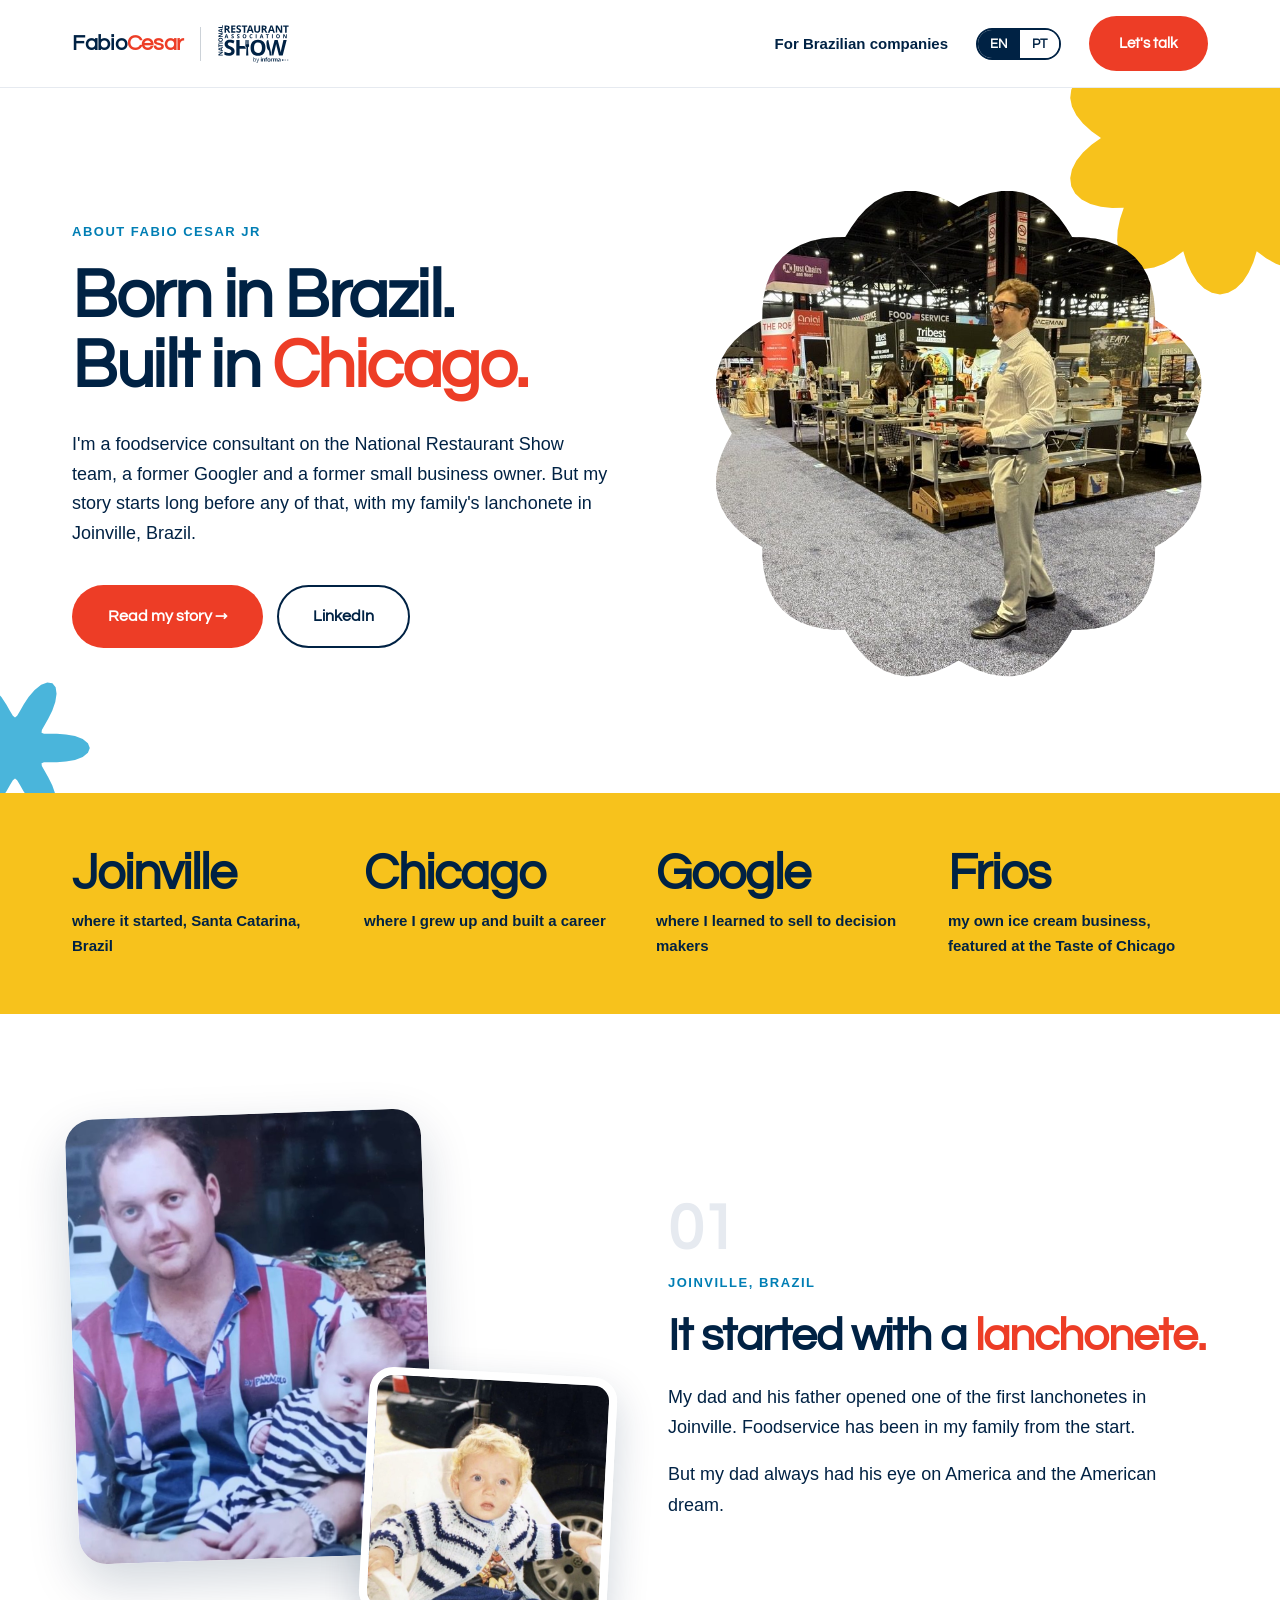
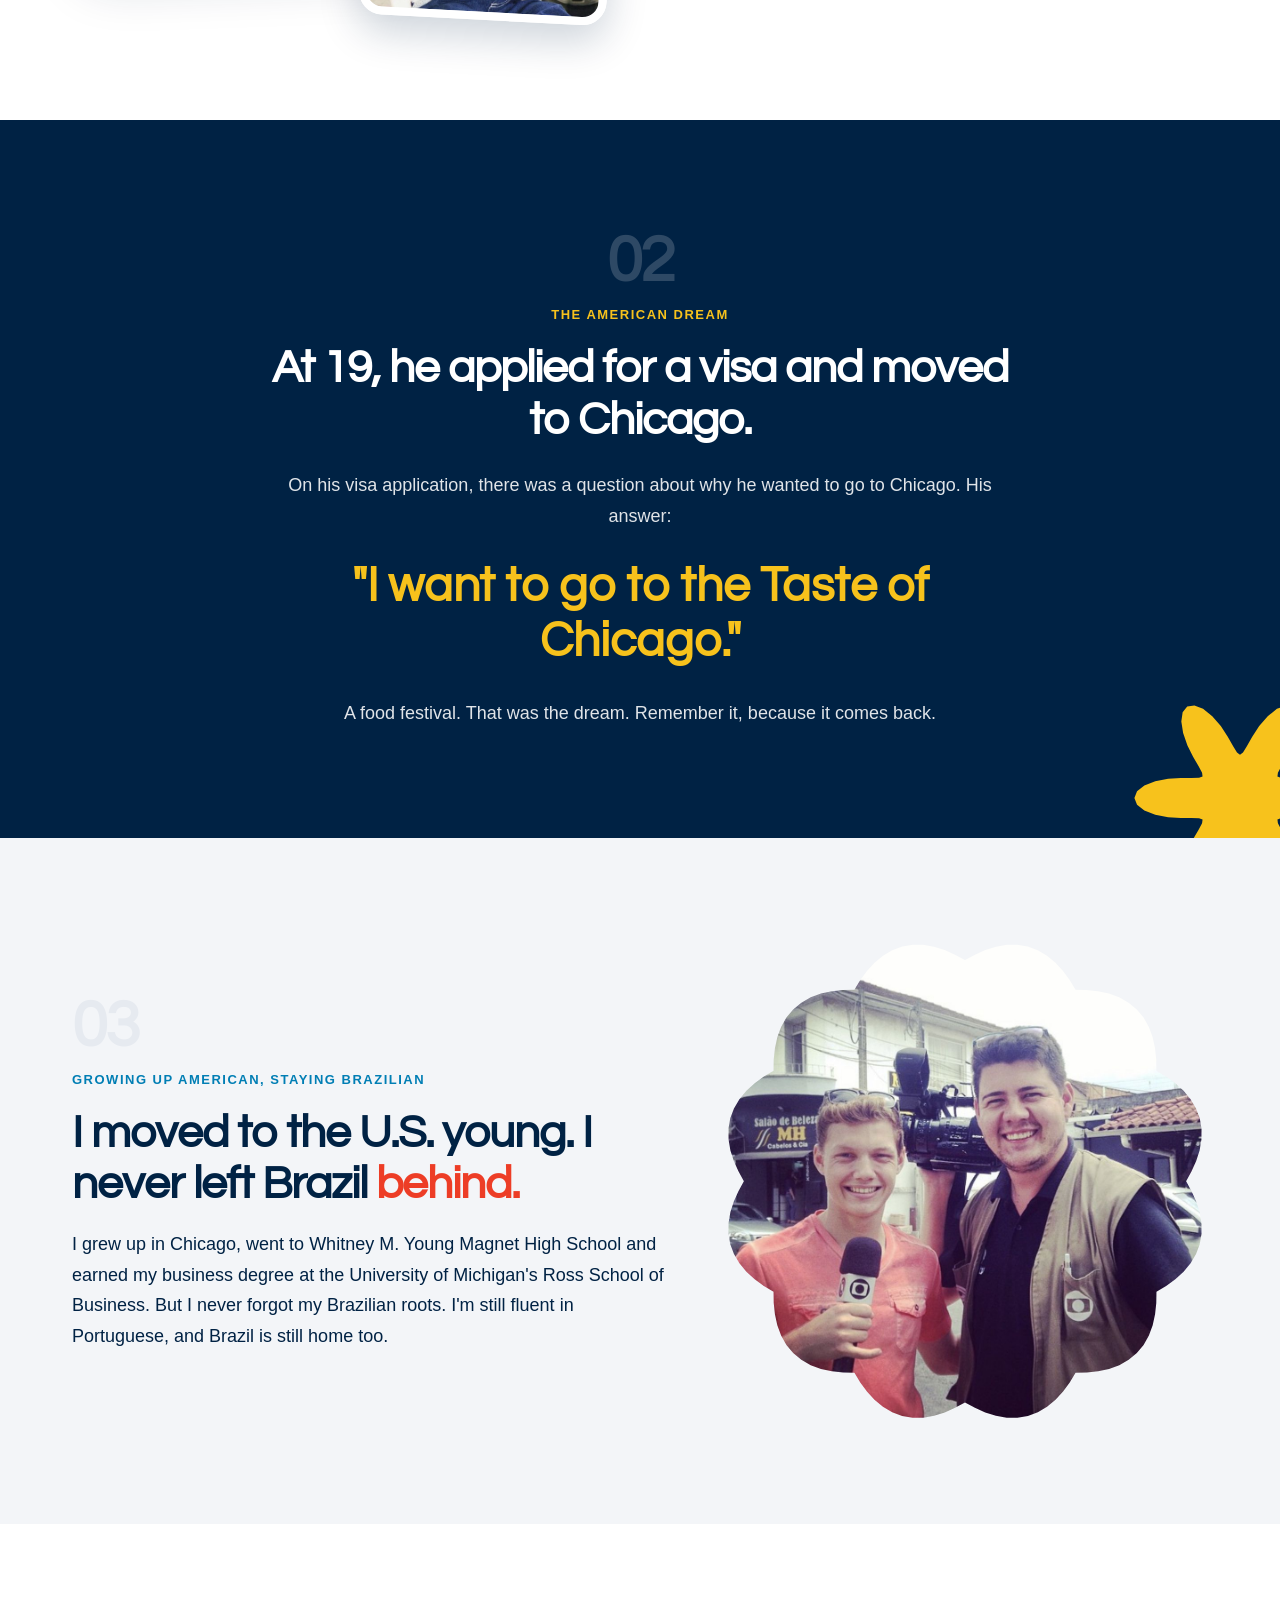
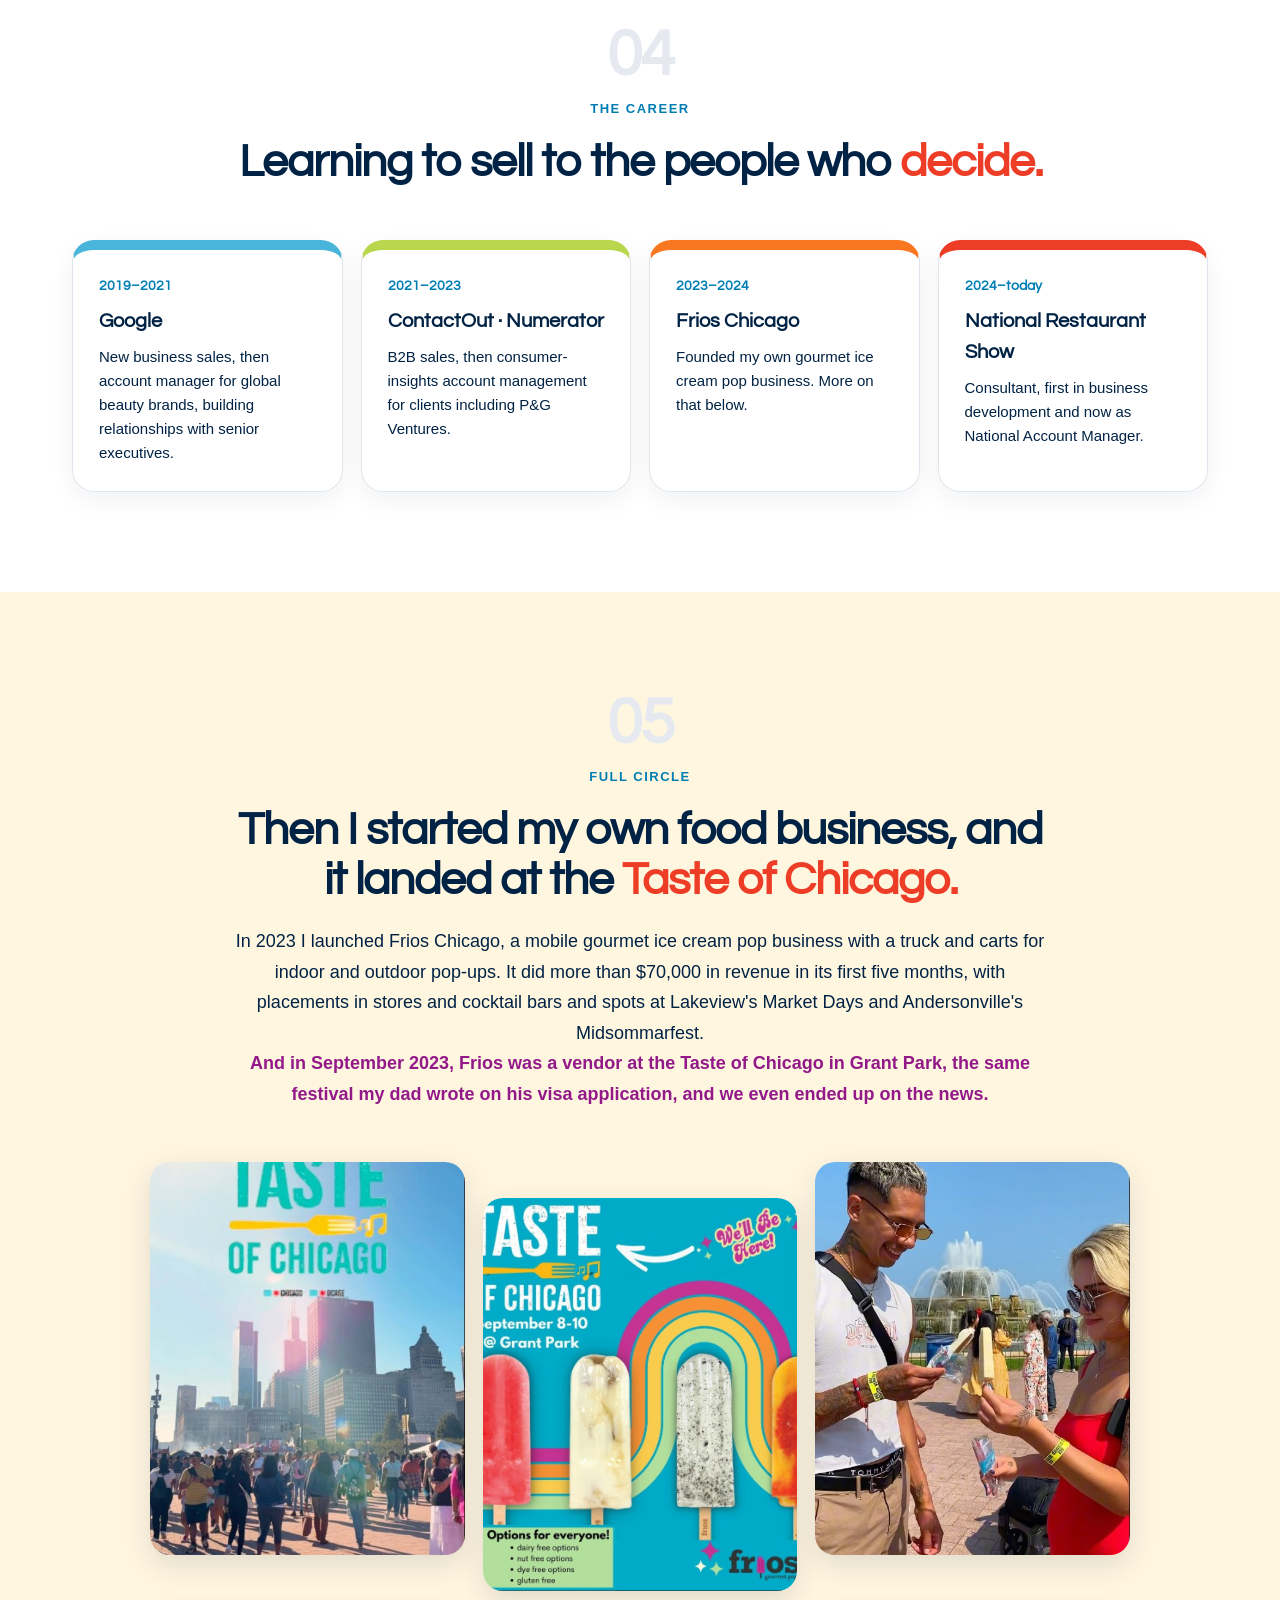
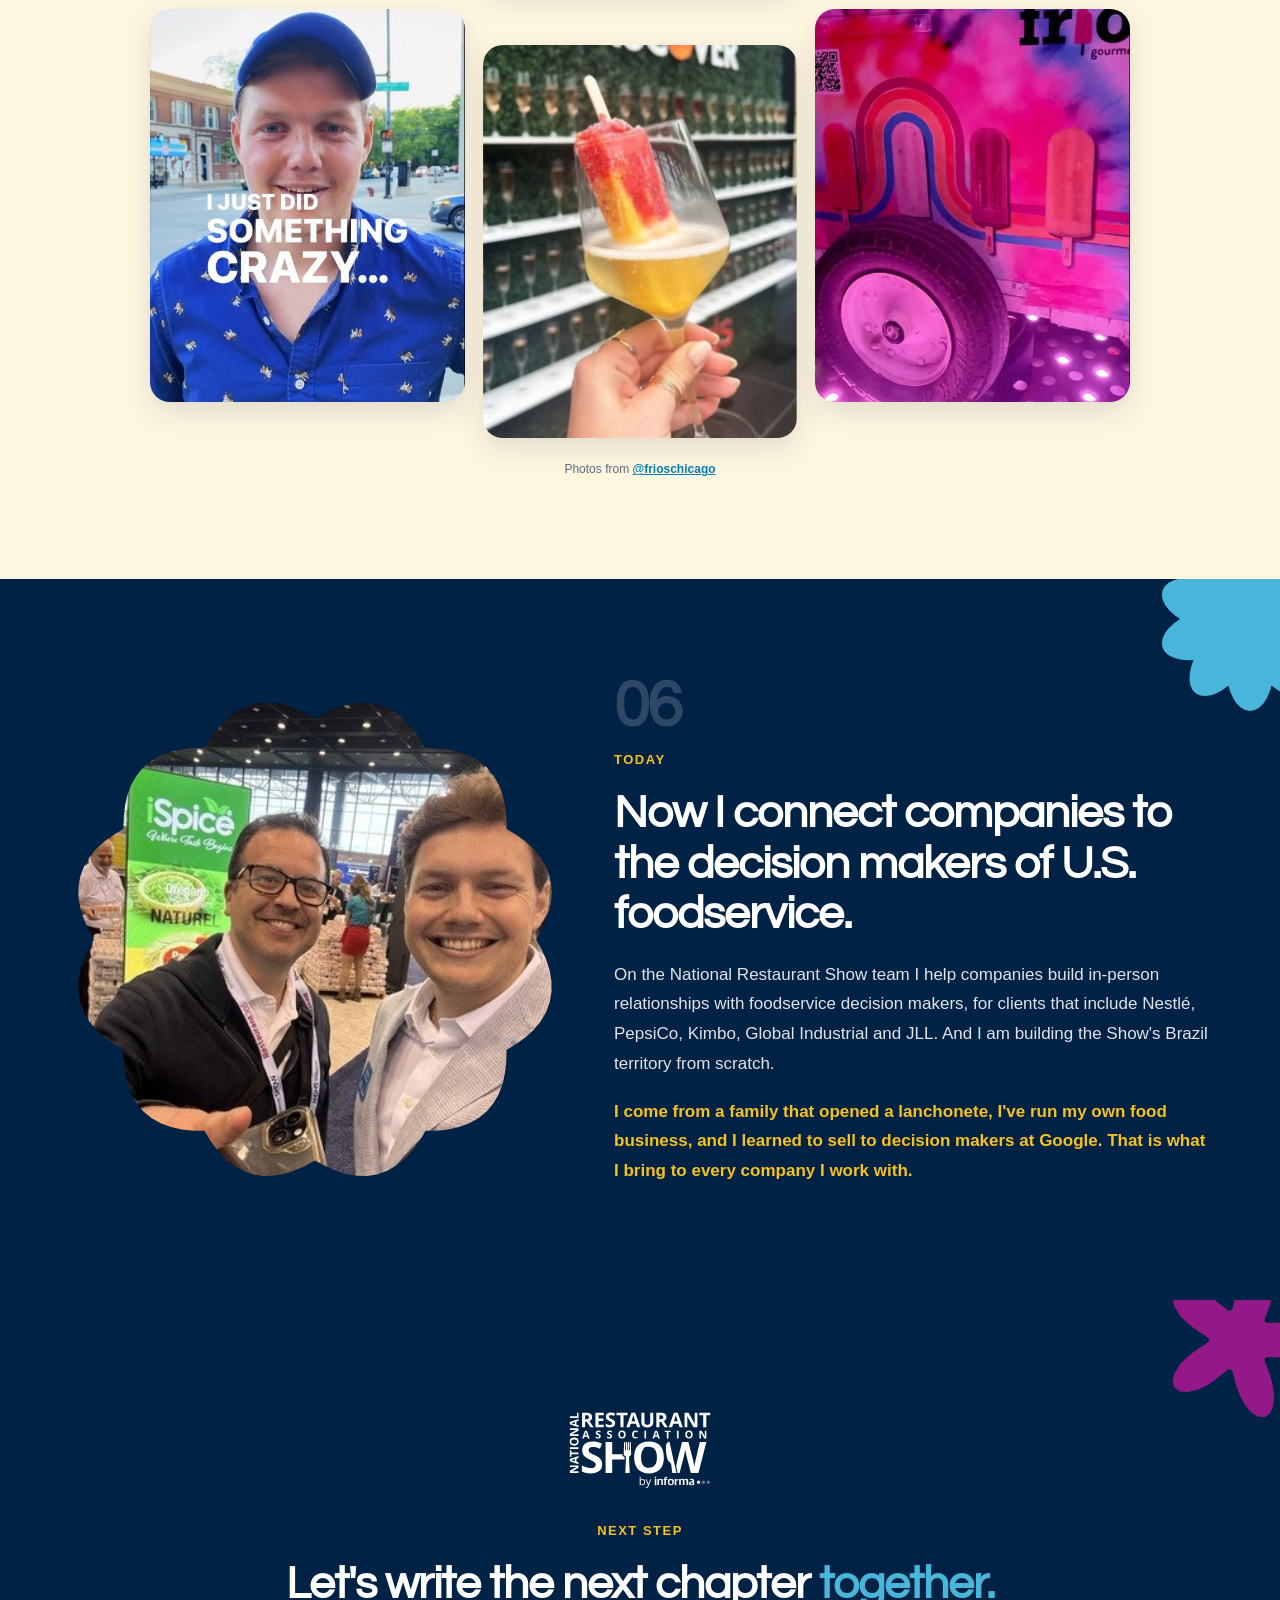
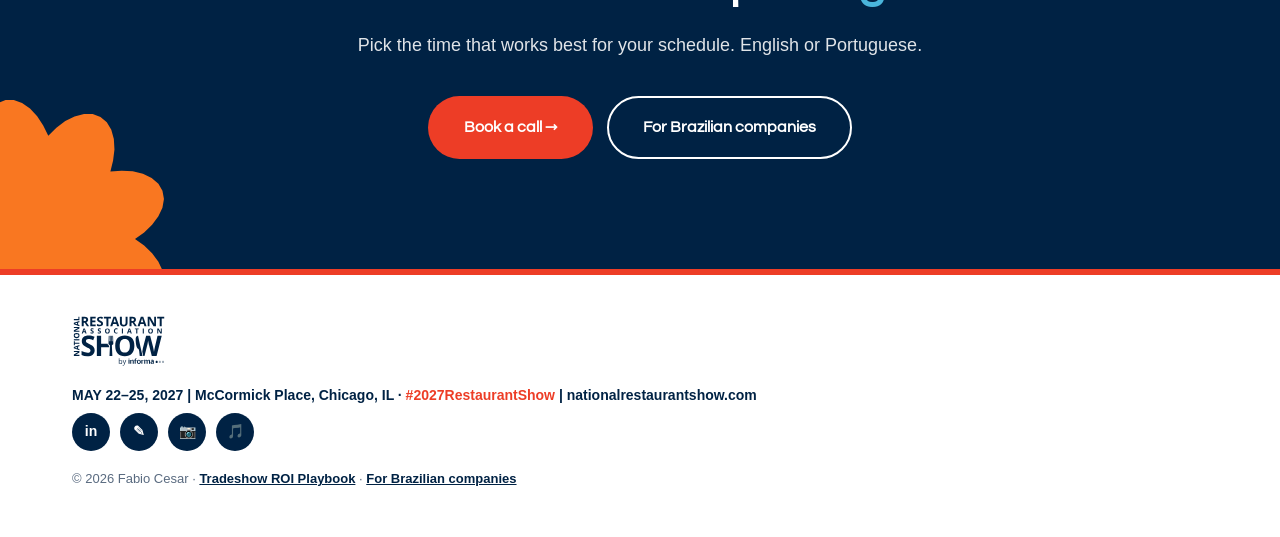
==== about.html @ ca4ab035 "Add bilingual About page; trim /brasil stats and remove bar photo; link About from nav Co-Authored-B" ====
<!DOCTYPE html>
<html lang="en" data-lang="en">
<head>
<meta charset="UTF-8">
<meta name="viewport" content="width=device-width, initial-scale=1.0">
<title>About Fabio Cesar Jr | Born in Brazil. Built in Chicago.</title>
<meta name="description" content="Fabio Cesar Jr: born in Brazil, built in Chicago. From his family's lanchonete in Joinville to Google, his own ice cream business at the Taste of Chicago, and the National Restaurant Show team.">
<meta property="og:type" content="profile">
<meta property="og:title" content="Born in Brazil. Built in Chicago. | Fabio Cesar Jr">
<meta property="og:description" content="From a lanchonete in Joinville to the Taste of Chicago and the National Restaurant Show.">
<meta property="og:image" content="https://fabioimportsbrazil.netlify.app/img/brasil/fabio-floor.jpg">
<meta property="og:url" content="https://fabioimportsbrazil.netlify.app/about">
<link rel="preconnect" href="https://fonts.googleapis.com">
<link href="https://fonts.googleapis.com/css2?family=Questrial&display=swap" rel="stylesheet">
<style>
* { margin:0; padding:0; box-sizing:border-box; }
html { scroll-behavior:smooth; }
:root { --navy:#002244; --red:#ED3D26; --purple:#931989; --ocean:#007EB4; --sky:#4AB5DB; --orange:#F97721; --yellow:#F7C21C; --lime:#BAD64D; --grey:#F3F5F8;
  --head:'Century Gothic','CenturyGothic','AppleGothic','Questrial',sans-serif; --body:Arial,'Helvetica Neue',Helvetica,sans-serif; }
body { font-family:var(--body); background:#fff; color:var(--navy); line-height:1.55; -webkit-font-smoothing:antialiased; overflow-x:hidden; }
h1,h2,h3,.logo,.strip-num,.aud-num,.step-num,.show-card-title,.btn { font-family:var(--head); }
.container { max-width:1200px; margin:0 auto; padding:0 32px; position:relative; }
.highlight { color:var(--red); }
.eyebrow,.qualifier-eyebrow { display:inline-block; color:var(--ocean); font-size:13px; font-weight:700; letter-spacing:1.5px; text-transform:uppercase; margin-bottom:18px; }
.btn { display:inline-block; padding:14px 28px; border-radius:999px; font-weight:700; font-size:15px; text-decoration:none; transition:all .2s ease; border:2px solid transparent; cursor:pointer; }
.btn-primary { background:var(--red); color:#fff; }
.btn-primary:hover { background:#c92f1b; }
.btn-ghost { background:transparent; color:var(--navy); border-color:var(--navy); }
.btn-ghost:hover { background:var(--navy); color:#fff; }
.btn-lg { padding:17px 34px; font-size:16px; }
.btn-arrow::after { content:" →"; }
.shape { position:absolute; pointer-events:none; z-index:0; }

/* nav */
.nav { position:sticky; top:0; z-index:50; background:rgba(255,255,255,.96); backdrop-filter:blur(8px); border-bottom:1px solid #E6EAF0; }
.nav-inner { display:flex; align-items:center; justify-content:space-between; padding-top:16px; padding-bottom:16px; }
.logo { font-size:22px; font-weight:700; color:var(--navy); text-decoration:none; letter-spacing:-.3px; }
.logo span { color:var(--red); }
.nav-links { display:flex; align-items:center; gap:28px; }
.nav-links a { color:var(--navy); text-decoration:none; font-size:15px; font-weight:700; }
.nav-links a.btn { color:#fff; }

/* hero */
.hero { position:relative; overflow:hidden; padding:96px 0 110px; }
.sh-hero-a { width:340px; right:-110px; top:-120px; }
.sh-hero-b { width:170px; left:-70px; bottom:-40px; }
.sh-hero-c { width:120px; right:44%; bottom:-60px; }
.hero-grid { display:grid; grid-template-columns:1.15fr 1fr; gap:64px; align-items:center; position:relative; z-index:1; }
.hero h1 { font-size:clamp(42px,5.4vw,68px); font-weight:700; line-height:1.04; letter-spacing:-1.5px; margin-bottom:28px; color:var(--navy); }
.hero-sub { font-size:18px; line-height:1.65; margin-bottom:36px; max-width:540px; }
.hero-ctas { display:flex; gap:14px; flex-wrap:wrap; }
.tagline { margin-top:30px; font-family:var(--head); font-weight:700; font-size:15px; color:var(--purple); letter-spacing:.3px; }
.show-card { background:var(--navy); color:#fff; border-radius:28px; padding:36px; position:relative; z-index:1; box-shadow:0 24px 60px rgba(0,34,68,.18); }
.show-card-label { color:var(--yellow); font-size:12px; font-weight:700; letter-spacing:1.5px; text-transform:uppercase; margin-bottom:8px; }
.show-card-title { font-size:26px; font-weight:700; margin-bottom:12px; }
.do-item { display:flex; gap:16px; padding:16px 0; border-bottom:1px solid rgba(255,255,255,.14); }
.do-item:last-of-type { border-bottom:none; }
.do-num { font-family:var(--head); color:var(--lime); font-weight:700; font-size:15px; padding-top:2px; }
.do-item strong { display:block; font-size:16px; margin-bottom:4px; }
.do-item p { font-size:14px; color:rgba(255,255,255,.82); line-height:1.55; }
.show-foot { margin-top:18px; padding-top:16px; border-top:1px solid rgba(255,255,255,.18); font-size:13px; font-weight:700; color:var(--sky); }

/* stat strip */
.stat-strip { background:var(--yellow); padding:56px 0; }
.strip-grid { display:grid; grid-template-columns:repeat(4,1fr); gap:32px; }
.strip-num { display:block; font-size:clamp(34px,4vw,50px); font-weight:700; color:var(--navy); line-height:1; margin-bottom:10px; letter-spacing:-1px; }
.strip-label { font-size:15px; color:var(--navy); line-height:1.45; font-weight:700; }

/* generic blocks */
.block { padding:100px 0; position:relative; overflow:hidden; }
.block.alt { background:var(--grey); }
.narrow { max-width:820px; }
.center, .center-head { text-align:center; }
.center-head { max-width:820px; margin:0 auto 52px; }
.block h2, .final-cta h2, .qualifier h2, .faq h2, .about-mini h2 { font-size:clamp(30px,3.6vw,46px); font-weight:700; line-height:1.1; letter-spacing:-1px; margin-bottom:20px; color:var(--navy); }
.lead { font-size:18px; line-height:1.7; color:var(--navy); }
.fine { margin-top:22px; font-size:12px; color:#5A6B80; text-align:center; }

/* audience */
.aud-grid { display:grid; grid-template-columns:repeat(2,1fr); gap:20px; position:relative; z-index:1; }
.aud { background:#fff; border-radius:22px; padding:28px 28px 26px; border:1px solid #E1E6EE; border-top:10px solid var(--c); box-shadow:0 8px 24px rgba(0,34,68,.06); }
.aud-wide { grid-column:1/-1; }
.aud-num { display:block; font-size:38px; font-weight:700; color:var(--navy); line-height:1; margin-bottom:10px; letter-spacing:-1px; }
.aud h3 { font-size:21px; font-weight:700; color:var(--tc); margin-bottom:4px; }
.aud-sub { font-size:14px; color:#5A6B80; margin-bottom:14px; }
.aud-names { font-size:14px; color:var(--navy); line-height:1.75; }

/* opportunities */
.sh-opp { width:220px; left:-90px; top:120px; opacity:1; }
.opp-grid { display:grid; grid-template-columns:repeat(3,1fr); gap:20px; position:relative; z-index:1; }
.opp { background:#fff; border:1px solid #E1E6EE; border-radius:22px; padding:28px; display:flex; flex-direction:column; box-shadow:0 8px 24px rgba(0,34,68,.06); }
.opp-tag { align-self:flex-start; font-size:11px; font-weight:700; letter-spacing:1.2px; text-transform:uppercase; color:#fff; background:var(--tc,var(--purple)); border-radius:999px; padding:5px 12px; margin-bottom:16px; }
.opp h3 { font-size:21px; font-weight:700; margin-bottom:10px; }
.opp p { font-size:15px; line-height:1.6; margin-bottom:16px; }
.opp ul { list-style:none; margin-top:auto; display:flex; flex-direction:column; gap:8px; }
.opp li { font-size:14px; padding-left:20px; position:relative; font-weight:700; }
.opp li::before { content:"→"; position:absolute; left:0; color:var(--red); }
.opp-cta { background:var(--lime); border-color:var(--lime); justify-content:center; }
.opp-cta .btn { align-self:flex-start; background:var(--navy); }
.opp-cta .btn:hover { background:#00152b; }

/* steps */
.steps { display:grid; grid-template-columns:repeat(4,1fr); gap:18px; }
.step { background:#fff; border-radius:22px; padding:28px; border:1px solid #E1E6EE; }
.step-num { display:inline-flex; width:44px; height:44px; border-radius:50%; align-items:center; justify-content:center; background:var(--c); color:var(--navy); font-weight:700; font-size:15px; margin-bottom:16px; }
.step h3 { font-size:19px; font-weight:700; margin-bottom:8px; }
.step p { font-size:15px; line-height:1.6; }

/* about */
.about-mini { background:var(--navy); color:#fff; padding:96px 0; position:relative; overflow:hidden; }
.about-mini-content { max-width:820px; margin:0 auto; text-align:center; position:relative; z-index:1; }
.about-mini .eyebrow { color:var(--yellow); }
.about-mini h2 { color:#fff; }
.about-mini p { font-size:17px; line-height:1.75; color:rgba(255,255,255,.88); margin-bottom:18px; }
.about-mini p strong { color:var(--yellow) !important; }
.sh-about { width:200px; right:-70px; top:-60px; }

/* qualifier */
.qualifier { padding:100px 0; text-align:center; }
.qualifier-grid { display:grid; grid-template-columns:1fr 1fr; gap:22px; max-width:940px; margin:36px auto 0; text-align:left; }
.qualifier-card { border-radius:22px; padding:32px; background:var(--grey); }
.qualifier-card:first-child { background:#EEF6DA; }
.qualifier-card h3 { font-size:18px; font-weight:700; margin-bottom:20px; }
.qualifier-list { list-style:none; display:flex; flex-direction:column; gap:14px; }
.qualifier-list li { display:flex; gap:12px; font-size:15px; line-height:1.5; }
.qualifier-icon { flex-shrink:0; width:22px; height:22px; border-radius:50%; display:flex; align-items:center; justify-content:center; font-weight:700; font-size:12px; margin-top:1px; }
.icon-yes { background:var(--navy); color:var(--lime); }
.icon-no { background:#CCD2D8; color:var(--navy); }

/* faq */
.faq { padding:100px 0; background:var(--grey); }
.faq-content { max-width:820px; margin:0 auto; }
.faq-eyebrow, .faq h2 { text-align:center; }
.faq h2 { margin-bottom:40px; }
.faq-item { background:#fff; border-radius:16px; margin-bottom:12px; border:1px solid #E1E6EE; overflow:hidden; }
.faq-question { padding:22px 26px; font-family:var(--head); font-weight:700; font-size:17px; cursor:pointer; display:flex; justify-content:space-between; gap:16px; }
.faq-question::after { content:"+"; color:var(--red); font-size:22px; line-height:1; transition:transform .2s; }
.faq-item.active .faq-question::after { transform:rotate(45deg); }
.faq-answer { max-height:0; overflow:hidden; padding:0 26px; font-size:16px; line-height:1.7; transition:all .25s ease; }
.faq-item.active .faq-answer { max-height:400px; padding:0 26px 24px; }

/* final cta */
.final-cta { background:var(--navy); color:#fff; padding:110px 0; position:relative; overflow:hidden; }
.final-cta .container { margin:0 auto; z-index:1; }
.final-cta .eyebrow { color:var(--yellow); }
.final-cta h2 { color:#fff; }
.final-cta .highlight { color:var(--sky); }
.final-cta .lead { color:rgba(255,255,255,.88); margin-bottom:36px; }
.cta-alt { margin-top:22px; font-size:14px; color:rgba(255,255,255,.75); }
.cta-alt a { color:var(--yellow); font-weight:700; }
.sh-cta-a { width:300px; left:-120px; bottom:-120px; }
.sh-cta-b { width:180px; right:-50px; top:-50px; }

/* footer */
.footer { padding:40px 0 48px; border-top:6px solid var(--red); }
.footer-lockup { font-size:14px; font-weight:700; color:var(--navy); margin-bottom:6px; }
.footer-lockup span { color:var(--red); }
.footer-tag { font-size:13px; color:#5A6B80; margin-bottom:18px; }
.footer-tag a { color:var(--ocean); font-weight:700; }
.social-icons { display:flex; gap:10px; margin-bottom:18px; }
.social-icons a { width:38px; height:38px; border-radius:50%; background:var(--navy); color:#fff; display:flex; align-items:center; justify-content:center; text-decoration:none; font-weight:700; font-size:14px; }
.social-icons a:hover { background:var(--red); }
.footer-bottom { font-size:13px; color:#5A6B80; }
.footer-bottom a { color:var(--navy); font-weight:700; }

@media (max-width:1024px) {
  .opp-grid { grid-template-columns:1fr 1fr; }
  .steps { grid-template-columns:1fr 1fr; }
  .strip-grid { grid-template-columns:1fr 1fr; }
}
@media (max-width:768px) {
  .container { padding:0 20px; }
  .hero { padding:56px 0 80px; }
  .hero-grid { grid-template-columns:1fr; gap:44px; }
  .hero h1 { font-size:40px; letter-spacing:-1px; }
  .hero-ctas .btn { width:100%; text-align:center; }
  .sh-hero-a { width:200px; right:-90px; top:-90px; }
  .sh-hero-c { display:none; }
  .opp-grid, .aud-grid, .steps, .qualifier-grid { grid-template-columns:1fr; }
  .block, .qualifier, .faq, .about-mini, .final-cta { padding:72px 0; }
  .show-card { padding:26px; }
  .nav-links { gap:12px; }
  .nav-links a:not(.btn) { display:none; }
}

.brand { display:flex; align-items:center; gap:16px; }
.nav-sep { width:1px; height:34px; background:#CCD2D8; }
.nav-show-logo { height:40px; width:auto; display:block; }
.hero-visual { position:relative; z-index:1; }
.hero-photo { clip-path:url(#clip-scallop); aspect-ratio:1/1; overflow:hidden; }
.hero-photo img { width:100%; height:100%; object-fit:cover; object-position:50% 30%; display:block; }
.hero-badge { position:absolute; left:-12px; bottom:18px; background:var(--navy); color:#fff; border-radius:20px; padding:16px 20px; display:flex; align-items:center; gap:14px; box-shadow:0 16px 40px rgba(0,34,68,.25); }
.hero-badge img { height:46px; width:auto; }
.hero-badge span { font-size:13px; font-weight:700; line-height:1.4; color:var(--yellow); }
.connector { background:var(--grey); }
.split { display:grid; grid-template-columns:1fr 1fr; gap:56px; align-items:center; }
.split-photo { clip-path:url(#clip-flower); aspect-ratio:1/1; overflow:hidden; }
.split-photo img { width:100%; height:100%; object-fit:cover; display:block; }
.floor-banner { position:relative; border-radius:28px; overflow:hidden; margin-bottom:28px; z-index:1; }
.floor-banner img { width:100%; height:340px; object-fit:cover; display:block; }
.floor-cap { position:absolute; left:20px; bottom:20px; background:var(--yellow); color:var(--navy); font-family:var(--head); font-weight:700; font-size:16px; padding:10px 18px; border-radius:999px; }
.opp { padding:0; overflow:hidden; }
.opp-img { position:relative; aspect-ratio:3/2; overflow:hidden; }
.opp-img img { width:100%; height:100%; object-fit:cover; display:block; }
.opp-img .opp-badge { position:absolute; right:12px; bottom:12px; width:88px; height:auto; background:#fff; border-radius:12px; padding:6px; object-fit:contain; }
.opp-body { padding:24px 26px 28px; display:flex; flex-direction:column; flex:1; }
.opp-cta { padding:28px; }
.about-split { display:grid; grid-template-columns:.9fr 1.1fr; gap:56px; align-items:center; position:relative; z-index:1; }
.about-split .about-mini-content { text-align:left; margin:0; }
.about-photo { clip-path:url(#clip-scallop); aspect-ratio:1/1; overflow:hidden; }
.about-photo img { width:100%; height:100%; object-fit:cover; object-position:58% 45%; display:block; }
.cta-logo { height:80px; width:auto; margin:0 auto 28px; display:block; }
.footer-logo { height:52px; width:auto; display:block; margin-bottom:18px; }
@media (max-width:768px) {
  .nav-show-logo { height:30px; } .nav-sep { height:26px; } .brand { gap:10px; } .logo { font-size:18px; }
  .nav-links .btn { padding:10px 16px; font-size:13px; }
  .split, .about-split { grid-template-columns:1fr; gap:32px; }
  .split-photo, .about-photo { max-width:340px; margin:0 auto; }
  .floor-banner img { height:220px; }
  .floor-cap { font-size:13px; left:12px; right:12px; bottom:12px; text-align:center; }
  .hero-badge { left:0; bottom:0; padding:12px 14px; } .hero-badge img { height:36px; }
}

html[data-lang="en"] [lang="pt"], html[data-lang="pt"] [lang="en"] { display:none !important; }
.lang-toggle { display:inline-flex; border:2px solid var(--navy); border-radius:999px; overflow:hidden; }
.lang-toggle button { border:0; background:#fff; color:var(--navy); font-family:var(--head); font-weight:700; font-size:13px; padding:7px 12px; cursor:pointer; }
.lang-toggle button.on { background:var(--navy); color:#fff; }
.chapter-num { display:block; font-family:var(--head); font-weight:700; font-size:64px; line-height:1; color:#E6EAF0; margin-bottom:8px; letter-spacing:-2px; }
.chapter-num.light { color:rgba(255,255,255,.18); }
.split.reverse { grid-template-columns:1.1fr .9fr; }
.chapter-text .lead { margin-bottom:16px; }
.photo-stack { position:relative; padding:0 0 60px 0; }
.stack-main { width:66%; aspect-ratio:4/5; border-radius:28px; overflow:hidden; box-shadow:0 20px 50px rgba(0,34,68,.18); transform:rotate(-2deg); }
.stack-main img { height:100%; object-fit:cover; object-position:50% 25%; }
.stack-main img, .stack-small img { width:100%; display:block; }
.stack-small img { height:100%; object-fit:cover; object-position:50% 35%; }
.stack-small { position:absolute; right:0; bottom:0; width:46%; aspect-ratio:1/1; border-radius:24px; overflow:hidden; border:8px solid #fff; box-shadow:0 16px 40px rgba(0,34,68,.2); transform:rotate(3deg); }
.split-photo.round { clip-path:url(#clip-scallop); }
.dream { background:var(--navy); color:#fff; padding:110px 0; position:relative; overflow:hidden; }
.dream .container { margin:0 auto; z-index:1; }
.dream .eyebrow { color:var(--yellow); }
.dream h2 { color:#fff; font-size:clamp(30px,3.6vw,46px); font-weight:700; line-height:1.12; letter-spacing:-1px; margin-bottom:24px; }
.dream .lead { color:rgba(255,255,255,.88); }
.dream blockquote { font-family:var(--head); font-weight:700; font-size:clamp(28px,4vw,48px); line-height:1.15; color:var(--yellow); margin:28px auto; max-width:760px; }
.sh-dream-a { width:240px; right:-80px; bottom:-80px; }
.timeline { display:grid; grid-template-columns:repeat(4,1fr); gap:18px; }
.tl-item { background:#fff; border:1px solid #E1E6EE; border-top:10px solid var(--c); border-radius:22px; padding:26px; box-shadow:0 8px 24px rgba(0,34,68,.06); }
.tl-year { display:block; font-family:var(--head); font-weight:700; font-size:14px; color:var(--ocean); margin-bottom:8px; }
.tl-item h3 { font-size:20px; font-weight:700; margin-bottom:8px; }
.tl-item p { font-size:15px; line-height:1.6; }
.frios { background:#FFF6E0; }
.frios .lead strong { color:var(--purple); }
.gallery { display:grid; grid-template-columns:repeat(3,1fr); gap:18px; align-items:start; max-width:980px; margin:0 auto; }
.gallery figure { border-radius:20px; overflow:hidden; box-shadow:0 10px 28px rgba(0,34,68,.12); }
.gallery img { width:100%; height:auto; display:block; aspect-ratio:4/5; object-fit:cover; }
.gallery .g-sq img { object-position:50% 50%; }
.gallery figure:nth-child(3n+2) { margin-top:36px; }
.fine a { color:var(--ocean); font-weight:700; }
.btn-ghost-light { color:#fff; border-color:#fff; background:transparent; }
.btn-ghost-light:hover { background:#fff; color:var(--navy); }
.cta-row { justify-content:center; }
@media (max-width:1024px) { .timeline { grid-template-columns:1fr 1fr; } }
@media (max-width:768px) {
  .split.reverse { grid-template-columns:1fr; }
  .split.reverse .split-photo { order:-1; }
  .timeline { grid-template-columns:1fr; }
  .gallery { grid-template-columns:1fr 1fr; }
  .gallery figure:nth-child(3n+2) { margin-top:0; }
  .gallery figure:nth-child(even) { margin-top:24px; }
  .chapter-num { font-size:48px; }
  .dream { padding:72px 0; }
  .nav-links .lang-toggle { display:inline-flex; }
  .lang-toggle button { padding:6px 9px; font-size:12px; }
  .nav-show-logo, .nav-sep { display:none; }
  .nav-links .btn { white-space:nowrap; }
  .sh-dream-a { width:120px; right:-60px; bottom:-60px; }
}
</style>
</head>
<body>
<svg width="0" height="0" style="position:absolute" aria-hidden="true"><defs>
<clipPath id="clip-scallop" clipPathUnits="objectBoundingBox"><path d="M0.9550,0.5000 L0.9662,0.5204 L0.9757,0.5416 L0.9827,0.5635 L0.9865,0.5858 L0.9867,0.6079 L0.9830,0.6294 L0.9754,0.6499 L0.9642,0.6689 L0.9498,0.6863 L0.9328,0.7018 L0.9139,0.7155 L0.8940,0.7275 L0.8936,0.7507 L0.8911,0.7739 L0.8862,0.7964 L0.8784,0.8175 L0.8675,0.8368 L0.8536,0.8536 L0.8368,0.8675 L0.8175,0.8784 L0.7964,0.8862 L0.7739,0.8911 L0.7507,0.8936 L0.7275,0.8940 L0.7155,0.9139 L0.7018,0.9328 L0.6863,0.9498 L0.6689,0.9642 L0.6499,0.9754 L0.6294,0.9830 L0.6079,0.9867 L0.5858,0.9865 L0.5635,0.9827 L0.5416,0.9757 L0.5204,0.9662 L0.5000,0.9550 L0.4796,0.9662 L0.4584,0.9757 L0.4365,0.9827 L0.4142,0.9865 L0.3921,0.9867 L0.3706,0.9830 L0.3501,0.9754 L0.3311,0.9642 L0.3137,0.9498 L0.2982,0.9328 L0.2845,0.9139 L0.2725,0.8940 L0.2493,0.8936 L0.2261,0.8911 L0.2036,0.8862 L0.1825,0.8784 L0.1632,0.8675 L0.1464,0.8536 L0.1325,0.8368 L0.1216,0.8175 L0.1138,0.7964 L0.1089,0.7739 L0.1064,0.7507 L0.1060,0.7275 L0.0861,0.7155 L0.0672,0.7018 L0.0502,0.6863 L0.0358,0.6689 L0.0246,0.6499 L0.0170,0.6294 L0.0133,0.6079 L0.0135,0.5858 L0.0173,0.5635 L0.0243,0.5416 L0.0338,0.5204 L0.0450,0.5000 L0.0338,0.4796 L0.0243,0.4584 L0.0173,0.4365 L0.0135,0.4142 L0.0133,0.3921 L0.0170,0.3706 L0.0246,0.3501 L0.0358,0.3311 L0.0502,0.3137 L0.0672,0.2982 L0.0861,0.2845 L0.1060,0.2725 L0.1064,0.2493 L0.1089,0.2261 L0.1138,0.2036 L0.1216,0.1825 L0.1325,0.1632 L0.1464,0.1464 L0.1632,0.1325 L0.1825,0.1216 L0.2036,0.1138 L0.2261,0.1089 L0.2493,0.1064 L0.2725,0.1060 L0.2845,0.0861 L0.2982,0.0672 L0.3137,0.0502 L0.3311,0.0358 L0.3501,0.0246 L0.3706,0.0170 L0.3921,0.0133 L0.4142,0.0135 L0.4365,0.0173 L0.4584,0.0243 L0.4796,0.0338 L0.5000,0.0450 L0.5204,0.0338 L0.5416,0.0243 L0.5635,0.0173 L0.5858,0.0135 L0.6079,0.0133 L0.6294,0.0170 L0.6499,0.0246 L0.6689,0.0358 L0.6863,0.0502 L0.7018,0.0672 L0.7155,0.0861 L0.7275,0.1060 L0.7507,0.1064 L0.7739,0.1089 L0.7964,0.1138 L0.8175,0.1216 L0.8368,0.1325 L0.8536,0.1464 L0.8675,0.1632 L0.8784,0.1825 L0.8862,0.2036 L0.8911,0.2261 L0.8936,0.2493 L0.8940,0.2725 L0.9139,0.2845 L0.9328,0.2982 L0.9498,0.3137 L0.9642,0.3311 L0.9754,0.3501 L0.9830,0.3706 L0.9867,0.3921 L0.9865,0.4142 L0.9827,0.4365 L0.9757,0.4584 L0.9662,0.4796Z"/></clipPath>
<clipPath id="clip-flower" clipPathUnits="objectBoundingBox"><path d="M1.0000,0.5000 L0.9936,0.5324 L0.9754,0.5626 L0.9480,0.5891 L0.9153,0.6113 L0.8818,0.6296 L0.8515,0.6456 L0.8277,0.6616 L0.8118,0.6800 L0.8038,0.7030 L0.8019,0.7316 L0.8032,0.7659 L0.8041,0.8041 L0.8012,0.8434 L0.7919,0.8804 L0.7748,0.9113 L0.7500,0.9330 L0.7188,0.9437 L0.6835,0.9430 L0.6468,0.9325 L0.6113,0.9153 L0.5787,0.8955 L0.5497,0.8772 L0.5239,0.8645 L0.5000,0.8600 L0.4761,0.8645 L0.4503,0.8772 L0.4213,0.8955 L0.3887,0.9153 L0.3532,0.9325 L0.3165,0.9430 L0.2812,0.9437 L0.2500,0.9330 L0.2252,0.9113 L0.2081,0.8804 L0.1988,0.8434 L0.1959,0.8041 L0.1968,0.7659 L0.1981,0.7316 L0.1962,0.7030 L0.1882,0.6800 L0.1723,0.6616 L0.1485,0.6456 L0.1182,0.6296 L0.0847,0.6113 L0.0520,0.5891 L0.0246,0.5626 L0.0064,0.5324 L0.0000,0.5000 L0.0064,0.4676 L0.0246,0.4374 L0.0520,0.4109 L0.0847,0.3887 L0.1182,0.3704 L0.1485,0.3544 L0.1723,0.3384 L0.1882,0.3200 L0.1962,0.2970 L0.1981,0.2684 L0.1968,0.2341 L0.1959,0.1959 L0.1988,0.1566 L0.2081,0.1196 L0.2252,0.0887 L0.2500,0.0670 L0.2812,0.0563 L0.3165,0.0570 L0.3532,0.0675 L0.3887,0.0847 L0.4213,0.1045 L0.4503,0.1228 L0.4761,0.1355 L0.5000,0.1400 L0.5239,0.1355 L0.5497,0.1228 L0.5787,0.1045 L0.6113,0.0847 L0.6468,0.0675 L0.6835,0.0570 L0.7188,0.0563 L0.7500,0.0670 L0.7748,0.0887 L0.7919,0.1196 L0.8012,0.1566 L0.8041,0.1959 L0.8032,0.2341 L0.8019,0.2684 L0.8038,0.2970 L0.8118,0.3200 L0.8277,0.3384 L0.8515,0.3544 L0.8818,0.3704 L0.9153,0.3887 L0.9480,0.4109 L0.9754,0.4374 L0.9936,0.4676Z"/></clipPath>
</defs></svg>
<nav class="nav">
  <div class="container nav-inner">
    <div class="brand"><a href="index.html" class="logo">Fabio<span>Cesar</span></a><span class="nav-sep"></span><img src="img/brasil/show-logo-navy.svg" class="nav-show-logo" alt="National Restaurant Association Show"></div>
    <div class="nav-links">
      <a href="brasil.html"><span lang="en">For Brazilian companies</span><span lang="pt">Para empresas brasileiras</span></a>
      <div class="lang-toggle" role="group" aria-label="Language">
        <button type="button" data-set-lang="en">EN</button><button type="button" data-set-lang="pt">PT</button>
      </div>
      <a href="#contato" class="btn btn-primary"><span lang="en">Let's talk</span><span lang="pt">Vamos conversar</span></a>
    </div>
  </div>
</nav>

<section class="hero">
<svg class="shape sh-hero-a" viewBox="0 0 200 200" aria-hidden="true"><path d="M170.0,100.0 L175.6,104.0 L180.6,108.5 L184.5,113.4 L187.1,118.5 L188.1,123.6 L187.5,128.4 L185.2,132.7 L181.4,136.2 L176.2,138.8 L170.1,140.5 L163.5,141.2 L156.6,141.1 L158.8,147.6 L160.2,154.2 L160.5,160.5 L159.6,166.2 L157.4,170.9 L154.1,174.4 L149.7,176.5 L144.5,177.1 L138.8,176.2 L132.9,174.0 L127.1,170.7 L121.6,166.6 L119.6,173.1 L116.8,179.2 L113.4,184.5 L109.3,188.6 L104.8,191.1 L100.0,192.0 L95.2,191.1 L90.7,188.6 L86.6,184.5 L83.2,179.2 L80.4,173.1 L78.4,166.6 L72.9,170.7 L67.1,174.0 L61.2,176.2 L55.5,177.1 L50.3,176.5 L45.9,174.4 L42.6,170.9 L40.4,166.2 L39.5,160.5 L39.8,154.2 L41.2,147.6 L43.4,141.1 L36.5,141.2 L29.9,140.5 L23.8,138.8 L18.6,136.2 L14.8,132.7 L12.5,128.4 L11.9,123.6 L12.9,118.5 L15.5,113.4 L19.4,108.5 L24.4,104.0 L30.0,100.0 L24.4,96.0 L19.4,91.5 L15.5,86.6 L12.9,81.5 L11.9,76.4 L12.5,71.6 L14.8,67.3 L18.6,63.8 L23.8,61.2 L29.9,59.5 L36.5,58.8 L43.4,58.9 L41.2,52.4 L39.8,45.8 L39.5,39.5 L40.4,33.8 L42.6,29.1 L45.9,25.6 L50.3,23.5 L55.5,22.9 L61.2,23.8 L67.1,26.0 L72.9,29.3 L78.4,33.4 L80.4,26.9 L83.2,20.8 L86.6,15.5 L90.7,11.4 L95.2,8.9 L100.0,8.0 L104.8,8.9 L109.3,11.4 L113.4,15.5 L116.8,20.8 L119.6,26.9 L121.6,33.4 L127.1,29.3 L132.9,26.0 L138.8,23.8 L144.5,22.9 L149.7,23.5 L154.1,25.6 L157.4,29.1 L159.6,33.8 L160.5,39.5 L160.2,45.8 L158.8,52.4 L156.6,58.9 L163.5,58.8 L170.1,59.5 L176.2,61.2 L181.4,63.8 L185.2,67.3 L187.5,71.6 L188.1,76.4 L187.1,81.5 L184.5,86.6 L180.6,91.5 L175.6,96.0Z" fill="#F7C21C"/></svg><svg class="shape sh-hero-b" viewBox="0 0 200 200" aria-hidden="true"><path d="M188.0,100.0 L185.8,105.6 L179.7,110.5 L170.6,114.0 L159.9,116.0 L149.3,116.7 L140.3,116.7 L134.1,116.8 L131.2,118.0 L131.6,121.1 L134.6,126.6 L139.1,134.3 L143.8,143.8 L147.4,154.1 L148.9,163.8 L147.8,171.5 L144.0,176.2 L138.0,177.1 L130.8,174.3 L123.1,168.1 L116.0,159.9 L110.2,151.1 L105.7,143.2 L102.5,137.9 L100.0,136.0 L97.5,137.9 L94.3,143.2 L89.8,151.1 L84.0,159.9 L76.9,168.1 L69.2,174.3 L62.0,177.1 L56.0,176.2 L52.2,171.5 L51.1,163.8 L52.6,154.1 L56.2,143.8 L60.9,134.3 L65.4,126.6 L68.4,121.1 L68.8,118.0 L65.9,116.8 L59.7,116.7 L50.7,116.7 L40.1,116.0 L29.4,114.0 L20.3,110.5 L14.2,105.6 L12.0,100.0 L14.2,94.4 L20.3,89.5 L29.4,86.0 L40.1,84.0 L50.7,83.3 L59.7,83.3 L65.9,83.2 L68.8,82.0 L68.4,78.9 L65.4,73.4 L60.9,65.7 L56.2,56.2 L52.6,45.9 L51.1,36.2 L52.2,28.5 L56.0,23.8 L62.0,22.9 L69.2,25.7 L76.9,31.9 L84.0,40.1 L89.8,48.9 L94.3,56.8 L97.5,62.1 L100.0,64.0 L102.5,62.1 L105.7,56.8 L110.2,48.9 L116.0,40.1 L123.1,31.9 L130.8,25.7 L138.0,22.9 L144.0,23.8 L147.8,28.5 L148.9,36.2 L147.4,45.9 L143.8,56.2 L139.1,65.7 L134.6,73.4 L131.6,78.9 L131.2,82.0 L134.1,83.2 L140.3,83.3 L149.3,83.3 L159.9,84.0 L170.6,86.0 L179.7,89.5 L185.8,94.4Z" fill="#4AB5DB"/></svg>
  <div class="container">
    <div class="hero-grid">
      <div class="hero-content">
        <span class="eyebrow"><span lang="en">About Fabio Cesar Jr</span><span lang="pt">Sobre Fabio Cesar Jr</span></span>
        <h1><span lang="en">Born in Brazil.<br>Built in <span class="highlight">Chicago.</span></span><span lang="pt">Nascido no Brasil.<br>Construído em <span class="highlight">Chicago.</span></span></h1>
        <p class="hero-sub"><span lang="en">I'm a foodservice consultant on the National Restaurant Show team, a former Googler and a former small business owner. But my story starts long before any of that, with my family's lanchonete in Joinville, Brazil.</span><span lang="pt">Sou consultor de food service no time do National Restaurant Show, ex-Googler e ex-dono de pequeno negócio. Mas a minha história começa muito antes disso, com a lanchonete da minha família em Joinville.</span></p>
        <div class="hero-ctas">
          <a href="#historia" class="btn btn-primary btn-lg btn-arrow"><span lang="en">Read my story</span><span lang="pt">Ler a minha história</span></a>
          <a href="https://www.linkedin.com/in/fabiocesarjr/" target="_blank" rel="noopener" class="btn btn-ghost btn-lg">LinkedIn</a>
        </div>
      </div>
      <div class="hero-visual">
        <div class="hero-photo"><img src="img/brasil/fabio-floor.jpg" alt="Fabio Cesar Jr on the National Restaurant Show floor" width="768" height="1024" style="object-position:58% 40%"></div>
      </div>
    </div>
  </div>
</section>

<section class="stat-strip">
  <div class="container">
    <div class="strip-grid">
      <div class="strip-item"><span class="strip-num">Joinville</span><span class="strip-label"><span lang="en">where it started, Santa Catarina, Brazil</span><span lang="pt">onde tudo começou, Santa Catarina</span></span></div>
      <div class="strip-item"><span class="strip-num">Chicago</span><span class="strip-label"><span lang="en">where I grew up and built a career</span><span lang="pt">onde cresci e construí a carreira</span></span></div>
      <div class="strip-item"><span class="strip-num">Google</span><span class="strip-label"><span lang="en">where I learned to sell to decision makers</span><span lang="pt">onde aprendi a vender para quem decide</span></span></div>
      <div class="strip-item"><span class="strip-num">Frios</span><span class="strip-label"><span lang="en">my own ice cream business, featured at the Taste of Chicago</span><span lang="pt">meu próprio negócio de sorvetes, no Taste of Chicago</span></span></div>
    </div>
  </div>
</section>

<section class="block chapter" id="historia">
  <div class="container">
    <div class="split">
      <div class="photo-stack">
        <div class="stack-main"><img src="img/about/dad-and-me.jpg" alt="Fabio as a baby with his father in Brazil" loading="lazy" width="891" height="1600"></div>
        <div class="stack-small"><img src="img/about/childhood.jpg" alt="Fabio as a toddler in Brazil" loading="lazy" width="1100" height="1084"></div>
      </div>
      <div class="chapter-text">
        <span class="chapter-num">01</span>
        <span class="eyebrow"><span lang="en">Joinville, Brazil</span><span lang="pt">Joinville, Brasil</span></span>
        <h2><span lang="en">It started with a <span class="highlight">lanchonete.</span></span><span lang="pt">Tudo começou com uma <span class="highlight">lanchonete.</span></span></h2>
        <p class="lead"><span lang="en">My dad and his father opened one of the first lanchonetes in Joinville. Foodservice has been in my family from the start.</span><span lang="pt">Meu pai e o pai dele abriram uma das primeiras lanchonetes de Joinville. O food service está na minha família desde o começo.</span></p>
        <p class="lead"><span lang="en">But my dad always had his eye on America and the American dream.</span><span lang="pt">Mas meu pai sempre teve os olhos nos Estados Unidos e no sonho americano.</span></p>
      </div>
    </div>
  </div>
</section>

<section class="dream">
  <svg class="shape sh-dream-a" viewBox="0 0 200 200" aria-hidden="true"><path d="M188.0,100.0 L185.8,105.6 L179.7,110.5 L170.6,114.0 L159.9,116.0 L149.3,116.7 L140.3,116.7 L134.1,116.8 L131.2,118.0 L131.6,121.1 L134.6,126.6 L139.1,134.3 L143.8,143.8 L147.4,154.1 L148.9,163.8 L147.8,171.5 L144.0,176.2 L138.0,177.1 L130.8,174.3 L123.1,168.1 L116.0,159.9 L110.2,151.1 L105.7,143.2 L102.5,137.9 L100.0,136.0 L97.5,137.9 L94.3,143.2 L89.8,151.1 L84.0,159.9 L76.9,168.1 L69.2,174.3 L62.0,177.1 L56.0,176.2 L52.2,171.5 L51.1,163.8 L52.6,154.1 L56.2,143.8 L60.9,134.3 L65.4,126.6 L68.4,121.1 L68.8,118.0 L65.9,116.8 L59.7,116.7 L50.7,116.7 L40.1,116.0 L29.4,114.0 L20.3,110.5 L14.2,105.6 L12.0,100.0 L14.2,94.4 L20.3,89.5 L29.4,86.0 L40.1,84.0 L50.7,83.3 L59.7,83.3 L65.9,83.2 L68.8,82.0 L68.4,78.9 L65.4,73.4 L60.9,65.7 L56.2,56.2 L52.6,45.9 L51.1,36.2 L52.2,28.5 L56.0,23.8 L62.0,22.9 L69.2,25.7 L76.9,31.9 L84.0,40.1 L89.8,48.9 L94.3,56.8 L97.5,62.1 L100.0,64.0 L102.5,62.1 L105.7,56.8 L110.2,48.9 L116.0,40.1 L123.1,31.9 L130.8,25.7 L138.0,22.9 L144.0,23.8 L147.8,28.5 L148.9,36.2 L147.4,45.9 L143.8,56.2 L139.1,65.7 L134.6,73.4 L131.6,78.9 L131.2,82.0 L134.1,83.2 L140.3,83.3 L149.3,83.3 L159.9,84.0 L170.6,86.0 L179.7,89.5 L185.8,94.4Z" fill="#F7C21C"/></svg>
  <div class="container narrow center">
    <span class="chapter-num light">02</span>
    <span class="eyebrow"><span lang="en">The American dream</span><span lang="pt">O sonho americano</span></span>
    <h2><span lang="en">At 19, he applied for a visa and moved to Chicago.</span><span lang="pt">Aos 19 anos, ele pediu o visto e se mudou para Chicago.</span></h2>
    <p class="lead"><span lang="en">On his visa application, there was a question about why he wanted to go to Chicago. His answer:</span><span lang="pt">No pedido de visto, havia uma pergunta sobre por que ele queria ir para Chicago. A resposta dele:</span></p>
    <blockquote><span lang="en">"I want to go to the Taste of Chicago."</span><span lang="pt">"Eu quero ir ao Taste of Chicago."</span></blockquote>
    <p class="lead"><span lang="en">A food festival. That was the dream. Remember it, because it comes back.</span><span lang="pt">Um festival de comida. Esse era o sonho. Guarde isso, porque ele volta.</span></p>
  </div>
</section>

<section class="block chapter alt">
  <div class="container">
    <div class="split reverse">
      <div class="chapter-text">
        <span class="chapter-num">03</span>
        <span class="eyebrow"><span lang="en">Growing up American, staying Brazilian</span><span lang="pt">Crescendo americano, continuando brasileiro</span></span>
        <h2><span lang="en">I moved to the U.S. young. I never left Brazil <span class="highlight">behind.</span></span><span lang="pt">Me mudei para os EUA ainda jovem. Nunca deixei o Brasil <span class="highlight">para trás.</span></span></h2>
        <p class="lead"><span lang="en">I grew up in Chicago, went to Whitney M. Young Magnet High School and earned my business degree at the University of Michigan's Ross School of Business. But I never forgot my Brazilian roots. I'm still fluent in Portuguese, and Brazil is still home too.</span><span lang="pt">Cresci em Chicago, estudei na Whitney M. Young Magnet High School e me formei em Administração na Ross School of Business da University of Michigan. Mas nunca esqueci minhas raízes brasileiras. Continuo fluente em português, e o Brasil continua sendo a minha casa também.</span></p>
      </div>
      <div class="split-photo round"><img src="img/about/brazil-reporting.jpg" alt="Fabio in Brazil with a TV news crew" loading="lazy" width="1100" height="1093"></div>
    </div>
  </div>
</section>

<section class="block chapter">
  <div class="container">
    <div class="center-head">
      <span class="chapter-num">04</span>
      <span class="eyebrow"><span lang="en">The career</span><span lang="pt">A carreira</span></span>
      <h2><span lang="en">Learning to sell to the people who <span class="highlight">decide.</span></span><span lang="pt">Aprendendo a vender para quem <span class="highlight">decide.</span></span></h2>
    </div>
    <div class="timeline">
      <div class="tl-item" style="--c:#4AB5DB"><span class="tl-year">2019–2021</span><h3>Google</h3><p><span lang="en">New business sales, then account manager for global beauty brands, building relationships with senior executives.</span><span lang="pt">Vendas de novos negócios e depois gerente de contas de marcas globais de beleza, construindo relacionamento com executivos seniores.</span></p></div>
      <div class="tl-item" style="--c:#BAD64D"><span class="tl-year">2021–2023</span><h3>ContactOut · Numerator</h3><p><span lang="en">B2B sales, then consumer-insights account management for clients including P&amp;G Ventures.</span><span lang="pt">Vendas B2B e depois gestão de contas de inteligência de consumo, com clientes como a P&amp;G Ventures.</span></p></div>
      <div class="tl-item" style="--c:#F97721"><span class="tl-year">2023–2024</span><h3>Frios Chicago</h3><p><span lang="en">Founded my own gourmet ice cream pop business. More on that below.</span><span lang="pt">Fundei meu próprio negócio de picolés gourmet. Mais sobre isso abaixo.</span></p></div>
      <div class="tl-item" style="--c:#ED3D26"><span class="tl-year"><span lang="en">2024–today</span><span lang="pt">2024–hoje</span></span><h3>National Restaurant Show</h3><p><span lang="en">Consultant, first in business development and now as National Account Manager.</span><span lang="pt">Consultor, primeiro em desenvolvimento de negócios e hoje como National Account Manager.</span></p></div>
    </div>
  </div>
</section>

<section class="block chapter frios">
  <div class="container">
    <div class="center-head">
      <span class="chapter-num">05</span>
      <span class="eyebrow"><span lang="en">Full circle</span><span lang="pt">O ciclo se fecha</span></span>
      <h2><span lang="en">Then I started my own food business, and it landed at the <span class="highlight">Taste of Chicago.</span></span><span lang="pt">Aí eu abri meu próprio negócio de comida, e ele foi parar no <span class="highlight">Taste of Chicago.</span></span></h2>
      <p class="lead"><span lang="en">In 2023 I launched Frios Chicago, a mobile gourmet ice cream pop business with a truck and carts for indoor and outdoor pop-ups. It did more than $70,000 in revenue in its first five months, with placements in stores and cocktail bars and spots at Lakeview's Market Days and Andersonville's Midsommarfest.</span><span lang="pt">Em 2023 lancei a Frios Chicago, um negócio de picolés gourmet com caminhão e carrinhos para eventos internos e externos. Foram mais de US$ 70 mil em receita nos primeiros cinco meses, com produtos em lojas e bares de coquetéis e presença no Market Days de Lakeview e no Midsommarfest de Andersonville.</span></p>
      <p class="lead"><strong><span lang="en">And in September 2023, Frios was a vendor at the Taste of Chicago in Grant Park, the same festival my dad wrote on his visa application, and we even ended up on the news.</span><span lang="pt">E em setembro de 2023, a Frios esteve no Taste of Chicago, no Grant Park, o mesmo festival que meu pai escreveu no pedido de visto. E ainda fomos parar no noticiário.</span></strong></p>
    </div>
    <div class="gallery">
      <figure class="g-tall"><img src="img/about/taste-crowd.jpg" alt="Taste of Chicago in Grant Park" loading="lazy" width="514" height="913"></figure>
      <figure class="g-sq"><img src="img/about/frios-taste-poster.jpg" alt="Frios Chicago announcing the Taste of Chicago, September 8-10, Grant Park" loading="lazy" width="911" height="913"></figure>
      <figure class="g-tall"><img src="img/about/taste-fountain.jpg" alt="Guests enjoying Frios pops by Buckingham Fountain" loading="lazy" width="514" height="913"></figure>
      <figure class="g-tall"><img src="img/about/frios-launch.jpg" alt="Fabio announcing the launch of Frios Chicago" loading="lazy" width="514" height="913"></figure>
      <figure class="g-tall"><img src="img/about/frios-cocktail.jpg" alt="A Frios pop served in a sparkling cocktail" loading="lazy" width="637" height="913"></figure>
      <figure class="g-tall"><img src="img/about/frios-truck-art.jpg" alt="The Frios Chicago truck" loading="lazy" width="514" height="913"></figure>
    </div>
    <p class="fine"><span lang="en">Photos from</span><span lang="pt">Fotos do</span> <a href="https://www.instagram.com/frioschicago/" target="_blank" rel="noopener">@frioschicago</a></p>
  </div>
</section>

<section class="about-mini">
  <svg class="shape sh-about" viewBox="0 0 200 200" aria-hidden="true"><path d="M170.0,100.0 L175.6,104.0 L180.6,108.5 L184.5,113.4 L187.1,118.5 L188.1,123.6 L187.5,128.4 L185.2,132.7 L181.4,136.2 L176.2,138.8 L170.1,140.5 L163.5,141.2 L156.6,141.1 L158.8,147.6 L160.2,154.2 L160.5,160.5 L159.6,166.2 L157.4,170.9 L154.1,174.4 L149.7,176.5 L144.5,177.1 L138.8,176.2 L132.9,174.0 L127.1,170.7 L121.6,166.6 L119.6,173.1 L116.8,179.2 L113.4,184.5 L109.3,188.6 L104.8,191.1 L100.0,192.0 L95.2,191.1 L90.7,188.6 L86.6,184.5 L83.2,179.2 L80.4,173.1 L78.4,166.6 L72.9,170.7 L67.1,174.0 L61.2,176.2 L55.5,177.1 L50.3,176.5 L45.9,174.4 L42.6,170.9 L40.4,166.2 L39.5,160.5 L39.8,154.2 L41.2,147.6 L43.4,141.1 L36.5,141.2 L29.9,140.5 L23.8,138.8 L18.6,136.2 L14.8,132.7 L12.5,128.4 L11.9,123.6 L12.9,118.5 L15.5,113.4 L19.4,108.5 L24.4,104.0 L30.0,100.0 L24.4,96.0 L19.4,91.5 L15.5,86.6 L12.9,81.5 L11.9,76.4 L12.5,71.6 L14.8,67.3 L18.6,63.8 L23.8,61.2 L29.9,59.5 L36.5,58.8 L43.4,58.9 L41.2,52.4 L39.8,45.8 L39.5,39.5 L40.4,33.8 L42.6,29.1 L45.9,25.6 L50.3,23.5 L55.5,22.9 L61.2,23.8 L67.1,26.0 L72.9,29.3 L78.4,33.4 L80.4,26.9 L83.2,20.8 L86.6,15.5 L90.7,11.4 L95.2,8.9 L100.0,8.0 L104.8,8.9 L109.3,11.4 L113.4,15.5 L116.8,20.8 L119.6,26.9 L121.6,33.4 L127.1,29.3 L132.9,26.0 L138.8,23.8 L144.5,22.9 L149.7,23.5 L154.1,25.6 L157.4,29.1 L159.6,33.8 L160.5,39.5 L160.2,45.8 L158.8,52.4 L156.6,58.9 L163.5,58.8 L170.1,59.5 L176.2,61.2 L181.4,63.8 L185.2,67.3 L187.5,71.6 L188.1,76.4 L187.1,81.5 L184.5,86.6 L180.6,91.5 L175.6,96.0Z" fill="#4AB5DB"/></svg>
  <div class="container">
    <div class="about-split">
      <div class="about-photo"><img src="img/brasil/fabio-friend.jpg" alt="Fabio Cesar Jr on the National Restaurant Show floor" loading="lazy" width="384" height="512" style="object-position:50% 30%"></div>
      <div class="about-mini-content">
        <span class="chapter-num light">06</span>
        <span class="eyebrow"><span lang="en">Today</span><span lang="pt">Hoje</span></span>
        <h2><span lang="en">Now I connect companies to the decision makers of U.S. foodservice.</span><span lang="pt">Hoje eu conecto empresas aos decisores do food service americano.</span></h2>
        <p><span lang="en">On the National Restaurant Show team I help companies build in-person relationships with foodservice decision makers, for clients that include Nestlé, PepsiCo, Kimbo, Global Industrial and JLL. And I am building the Show's Brazil territory from scratch.</span><span lang="pt">No time do National Restaurant Show, ajudo empresas a construir relacionamentos presenciais com os decisores do food service, para clientes como Nestlé, PepsiCo, Kimbo, Global Industrial e JLL. E estou construindo do zero o território Brasil do Show.</span></p>
        <p><strong><span lang="en">I come from a family that opened a lanchonete, I've run my own food business, and I learned to sell to decision makers at Google. That is what I bring to every company I work with.</span><span lang="pt">Venho de uma família que abriu uma lanchonete, já tive meu próprio negócio de comida e aprendi a vender para quem decide no Google. É isso que eu levo para cada empresa com quem trabalho.</span></span></strong></p>
      </div>
    </div>
  </div>
</section>

<section class="final-cta" id="contato">
<svg class="shape sh-cta-a" viewBox="0 0 200 200" aria-hidden="true"><path d="M170.0,100.0 L176.1,104.4 L181.4,109.5 L185.6,115.1 L188.3,120.9 L189.3,126.7 L188.3,132.1 L185.6,136.9 L181.1,140.7 L175.3,143.5 L168.5,145.1 L161.1,145.5 L153.6,145.0 L155.4,152.3 L156.3,159.6 L155.9,166.6 L154.2,172.8 L151.2,177.9 L147.0,181.4 L141.8,183.3 L136.0,183.4 L129.7,181.7 L123.5,178.6 L117.6,174.2 L112.2,168.9 L108.8,175.7 L104.8,181.9 L100.0,187.0 L94.7,190.6 L89.2,192.6 L83.7,192.6 L78.5,190.7 L74.0,187.0 L70.3,181.7 L67.5,175.3 L65.8,168.1 L65.0,160.6 L58.1,163.7 L51.0,165.8 L44.1,166.6 L37.7,166.0 L32.2,163.9 L28.0,160.4 L25.3,155.6 L24.2,149.9 L24.7,143.5 L26.7,136.8 L30.0,130.2 L34.2,123.9 L27.0,121.9 L20.2,118.9 L14.4,115.1 L9.8,110.5 L7.0,105.4 L6.0,100.0 L7.0,94.6 L9.8,89.5 L14.4,84.9 L20.2,81.1 L27.0,78.1 L34.2,76.1 L30.0,69.8 L26.7,63.2 L24.7,56.5 L24.2,50.1 L25.3,44.4 L28.0,39.6 L32.2,36.1 L37.7,34.0 L44.1,33.4 L51.0,34.2 L58.1,36.3 L65.0,39.4 L65.8,31.9 L67.5,24.7 L70.3,18.3 L74.0,13.0 L78.5,9.3 L83.7,7.4 L89.2,7.4 L94.7,9.4 L100.0,13.0 L104.8,18.1 L108.8,24.3 L112.2,31.1 L117.6,25.8 L123.5,21.4 L129.7,18.3 L136.0,16.6 L141.8,16.7 L147.0,18.6 L151.2,22.1 L154.2,27.2 L155.9,33.4 L156.3,40.4 L155.4,47.7 L153.6,55.0 L161.1,54.5 L168.5,54.9 L175.3,56.5 L181.1,59.3 L185.6,63.1 L188.3,67.9 L189.3,73.3 L188.3,79.1 L185.6,84.9 L181.4,90.5 L176.1,95.6Z" fill="#F97721"/></svg><svg class="shape sh-cta-b" viewBox="0 0 200 200" aria-hidden="true"><path d="M190.0,100.0 L187.6,106.9 L180.8,112.8 L170.7,117.0 L159.0,119.2 L147.4,119.6 L137.6,119.2 L130.8,118.9 L127.5,120.0 L127.5,123.5 L129.8,129.8 L133.3,139.0 L136.4,150.2 L138.0,162.0 L137.1,172.9 L133.6,181.2 L127.8,185.6 L120.5,185.4 L112.8,180.8 L105.7,172.5 L100.0,162.0 L96.0,151.1 L93.4,141.7 L91.6,135.1 L89.5,132.3 L86.2,133.4 L80.8,137.6 L73.2,143.7 L63.6,150.2 L52.8,155.3 L42.2,157.8 L33.2,157.1 L27.2,152.9 L25.1,145.9 L27.1,137.1 L32.8,127.8 L41.0,119.2 L50.1,112.0 L58.3,106.6 L64.0,102.8 L66.0,100.0 L64.0,97.2 L58.3,93.4 L50.1,88.0 L41.0,80.8 L32.8,72.2 L27.1,62.9 L25.1,54.1 L27.2,47.1 L33.2,42.9 L42.2,42.2 L52.8,44.7 L63.6,49.8 L73.2,56.3 L80.8,62.4 L86.2,66.6 L89.5,67.7 L91.6,64.9 L93.4,58.3 L96.0,48.9 L100.0,38.0 L105.7,27.5 L112.8,19.2 L120.5,14.6 L127.8,14.4 L133.6,18.8 L137.1,27.1 L138.0,38.0 L136.4,49.8 L133.3,61.0 L129.8,70.2 L127.5,76.5 L127.5,80.0 L130.8,81.1 L137.6,80.8 L147.4,80.4 L159.0,80.8 L170.7,83.0 L180.8,87.2 L187.6,93.1Z" fill="#931989"/></svg>
  <div class="container narrow center">
    <img src="img/brasil/show-logo-white.svg" class="cta-logo" alt="National Restaurant Association Show">
    <span class="eyebrow"><span lang="en">Next step</span><span lang="pt">Próximo passo</span></span>
    <h2><span lang="en">Let's write the next chapter <span class="highlight">together.</span></span><span lang="pt">Vamos escrever o próximo capítulo <span class="highlight">juntos.</span></span></h2>
    <p class="lead"><span lang="en">Pick the time that works best for your schedule. English or Portuguese.</span><span lang="pt">Escolha o horário que funciona melhor na sua agenda. Em português ou inglês.</span></p>
    <div class="hero-ctas cta-row">
      <a href="https://bookings.cloud.microsoft/bookwithme/user/af158eaba657485a98766316ff46ddca@informa.com/meetingtype/49tsrIvCIEGmzfsbk_gGIA2?anonymous&amp;ismsaljsauthenabled&amp;ep=mCardFromTile" target="_blank" rel="noopener" class="btn btn-primary btn-lg btn-arrow"><span lang="en">Book a call</span><span lang="pt">Agendar uma conversa</span></a>
      <a href="brasil.html" class="btn btn-ghost-light btn-lg"><span lang="en">For Brazilian companies</span><span lang="pt">Para empresas brasileiras</span></a>
    </div>
  </div>
</section>

<footer class="footer">
  <div class="container">
    <img src="img/brasil/show-logo-navy.svg" class="footer-logo" alt="National Restaurant Association Show">
    <p class="footer-lockup">MAY 22–25, 2027 | McCormick Place, Chicago, IL · <span>#2027RestaurantShow</span> | nationalrestaurantshow.com</p>
    <div class="social-icons">
      <a href="https://www.linkedin.com/in/fabiocesarjr/" target="_blank" rel="noopener" title="LinkedIn">in</a>
      <a href="https://fabioimportsbrazil.substack.com" target="_blank" rel="noopener" title="Substack">✎</a>
      <a href="https://www.instagram.com/fabioimportsbrazil/" target="_blank" rel="noopener" title="Instagram">📷</a>
      <a href="https://www.tiktok.com/@fabioimportsbrazil" target="_blank" rel="noopener" title="TikTok">🎵</a>
    </div>
    <div class="footer-bottom">&copy; 2026 Fabio Cesar · <a href="index.html">Tradeshow ROI Playbook</a> · <a href="brasil.html"><span lang="en">For Brazilian companies</span><span lang="pt">Para empresas brasileiras</span></a></div>
  </div>
</footer>

<script>
(function(){
  var root=document.documentElement;
  function set(l){root.setAttribute('data-lang',l);root.lang=(l==='pt'?'pt-BR':'en');
    document.querySelectorAll('[data-set-lang]').forEach(function(b){b.classList.toggle('on',b.getAttribute('data-set-lang')===l);});
    try{localStorage.setItem('fc-lang',l);}catch(e){}}
  var q=new URLSearchParams(location.search).get('lang'), saved=null;
  try{saved=localStorage.getItem('fc-lang');}catch(e){}
  set(q==='pt'||q==='en'?q:(saved||((navigator.language||'').toLowerCase().indexOf('pt')===0?'pt':'en')));
  document.querySelectorAll('[data-set-lang]').forEach(function(b){b.addEventListener('click',function(){set(b.getAttribute('data-set-lang'));});});
})();
</script>

</body>
</html>
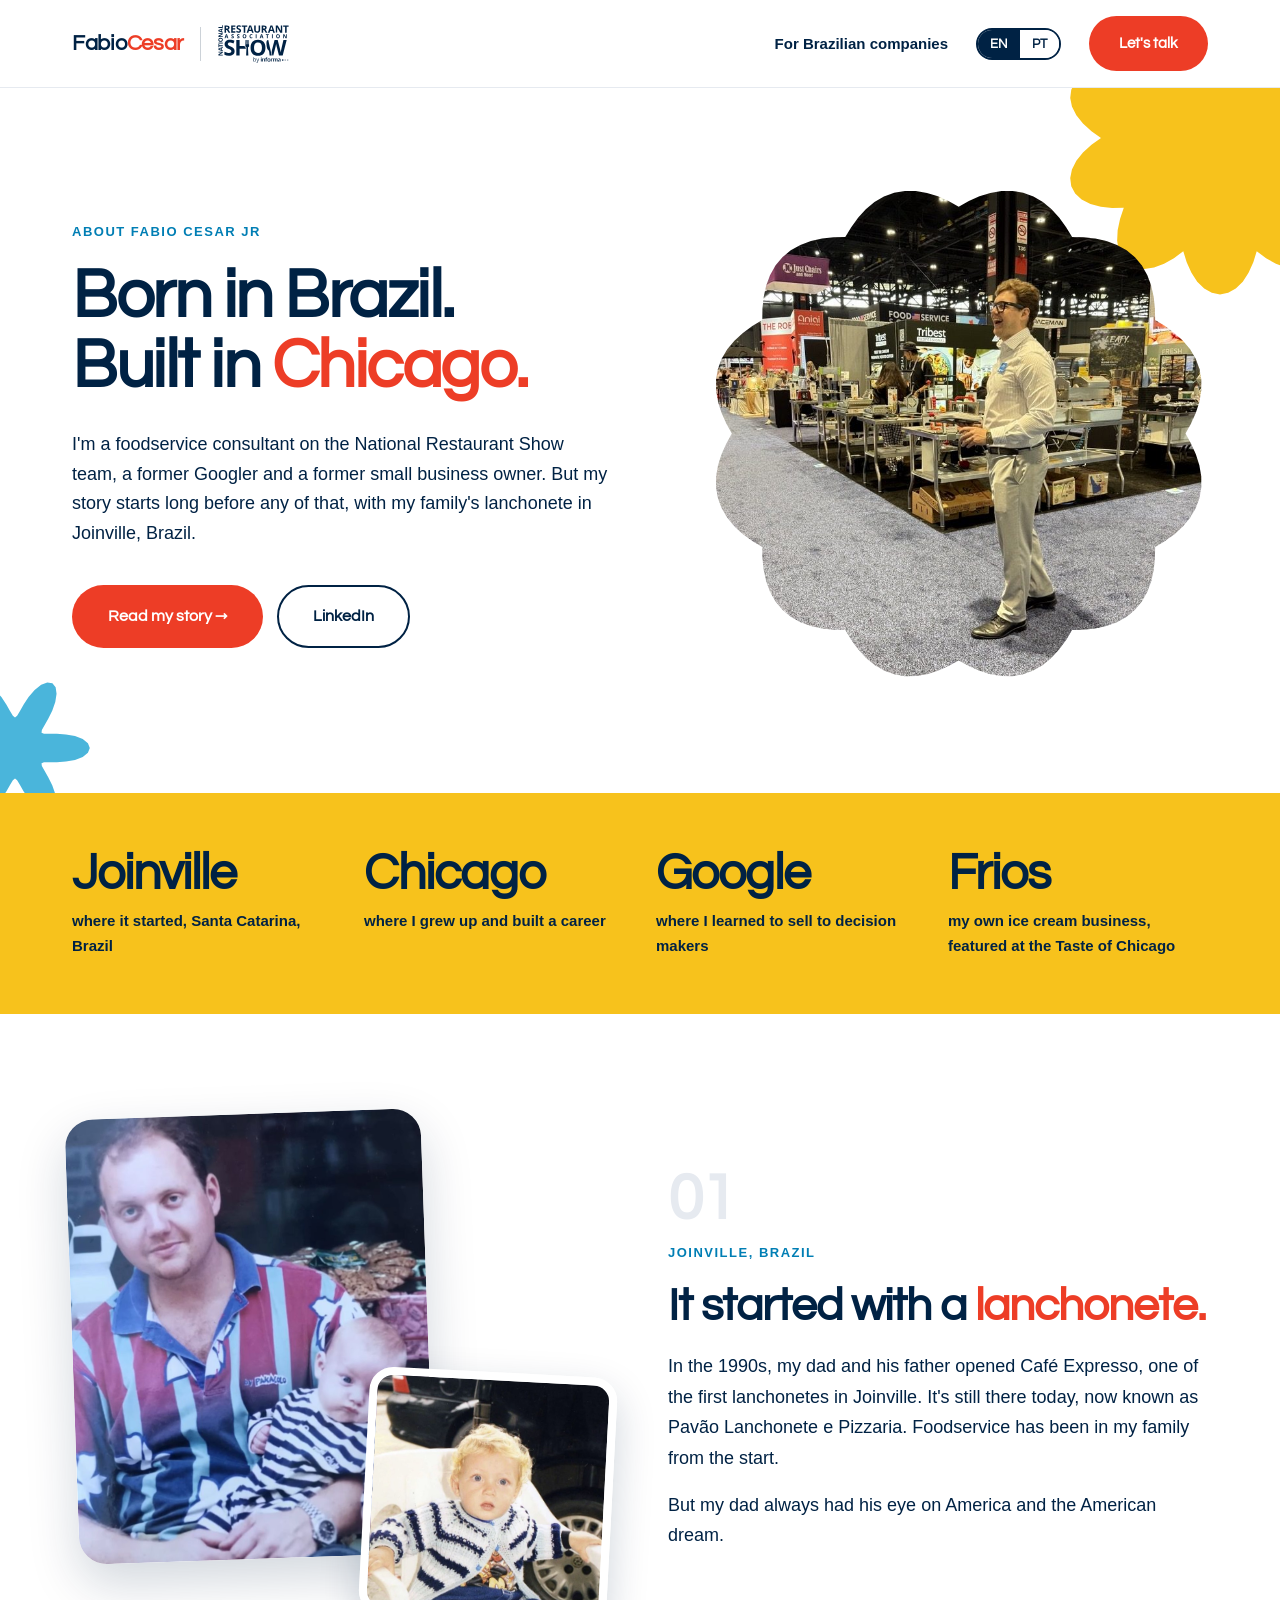
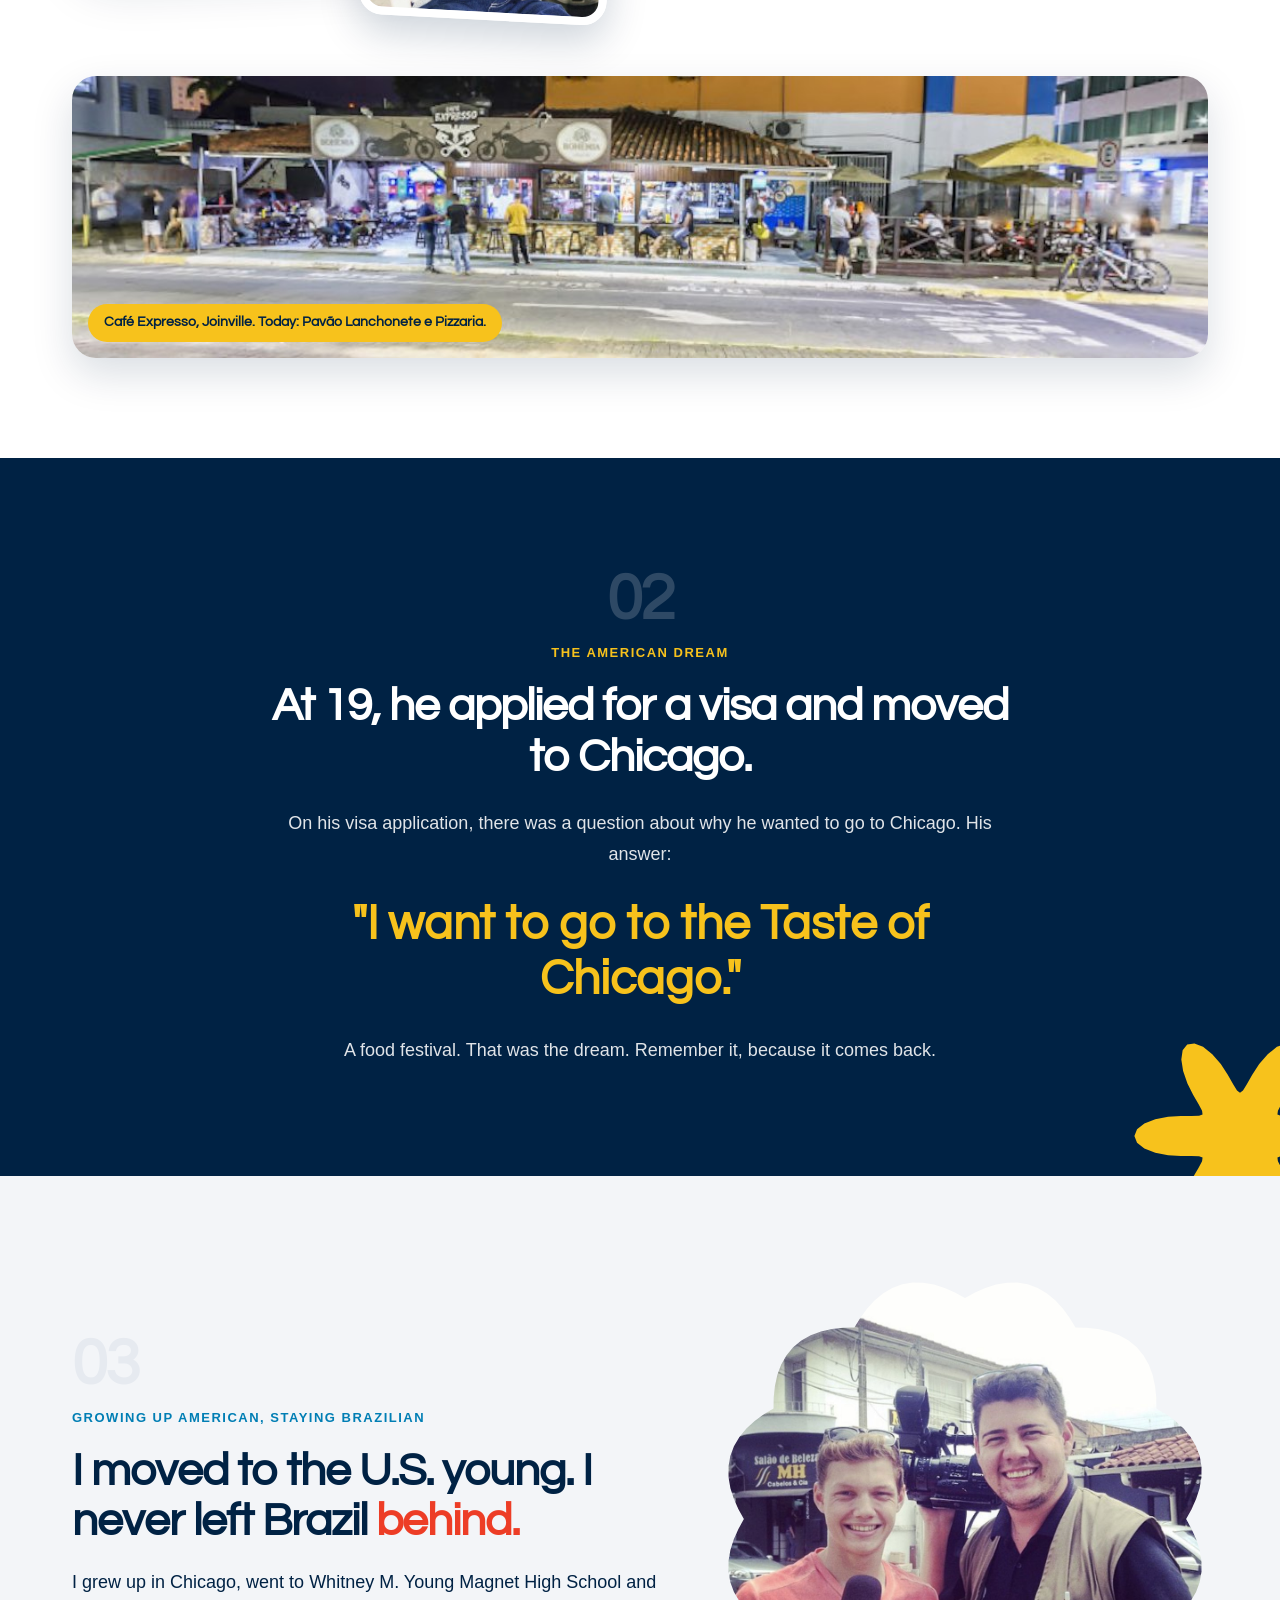
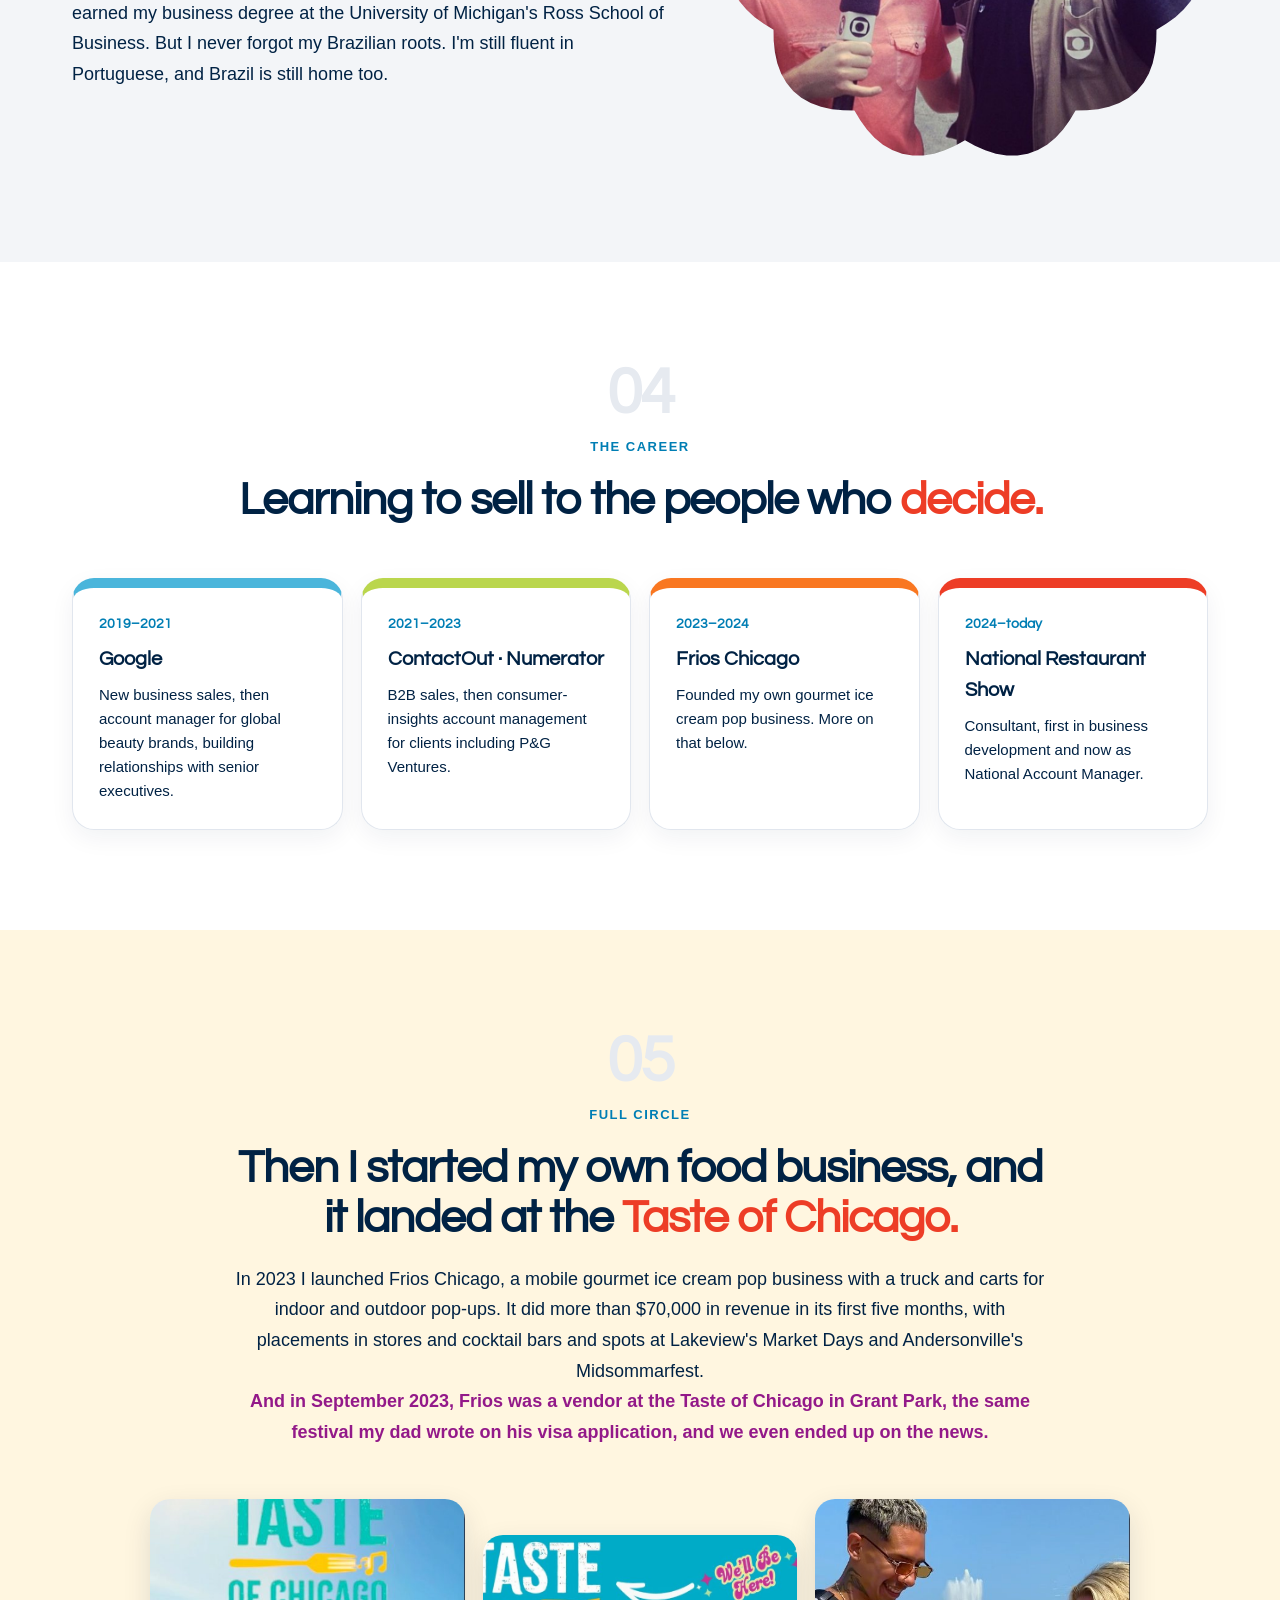
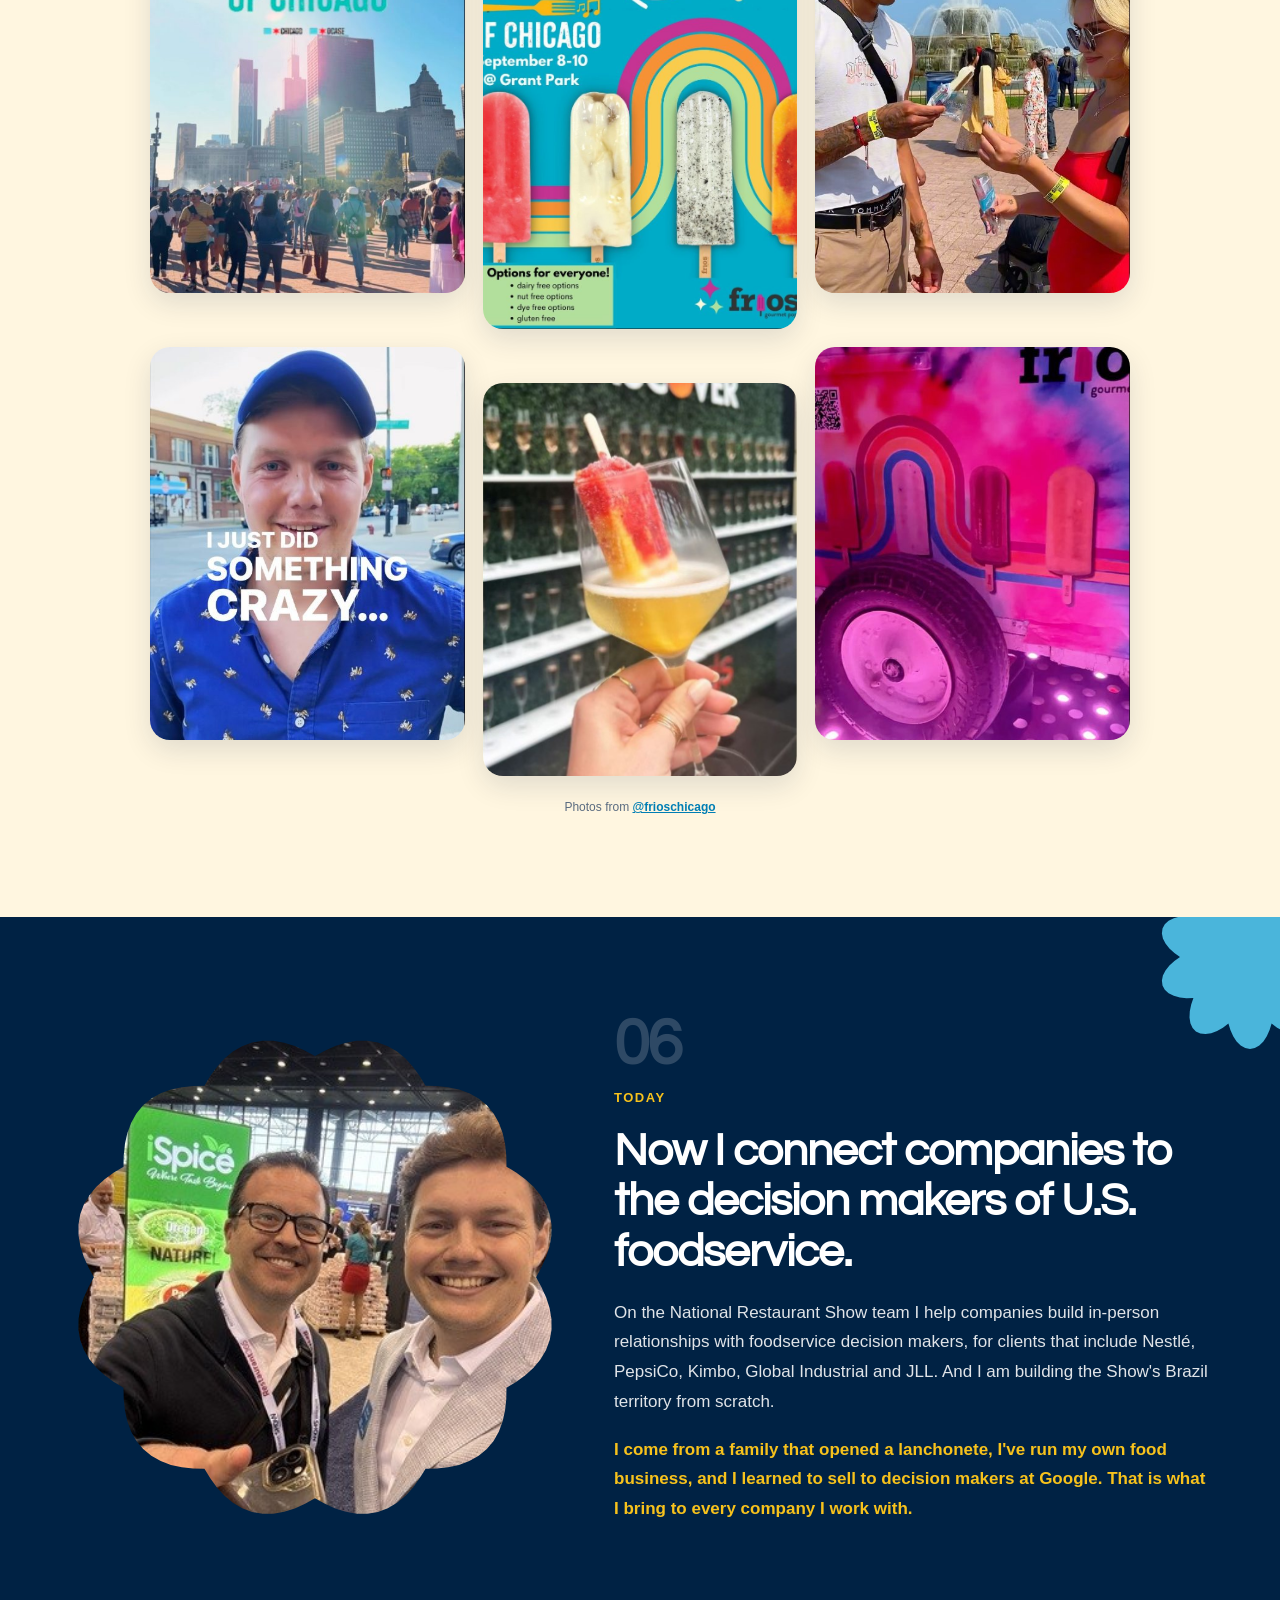
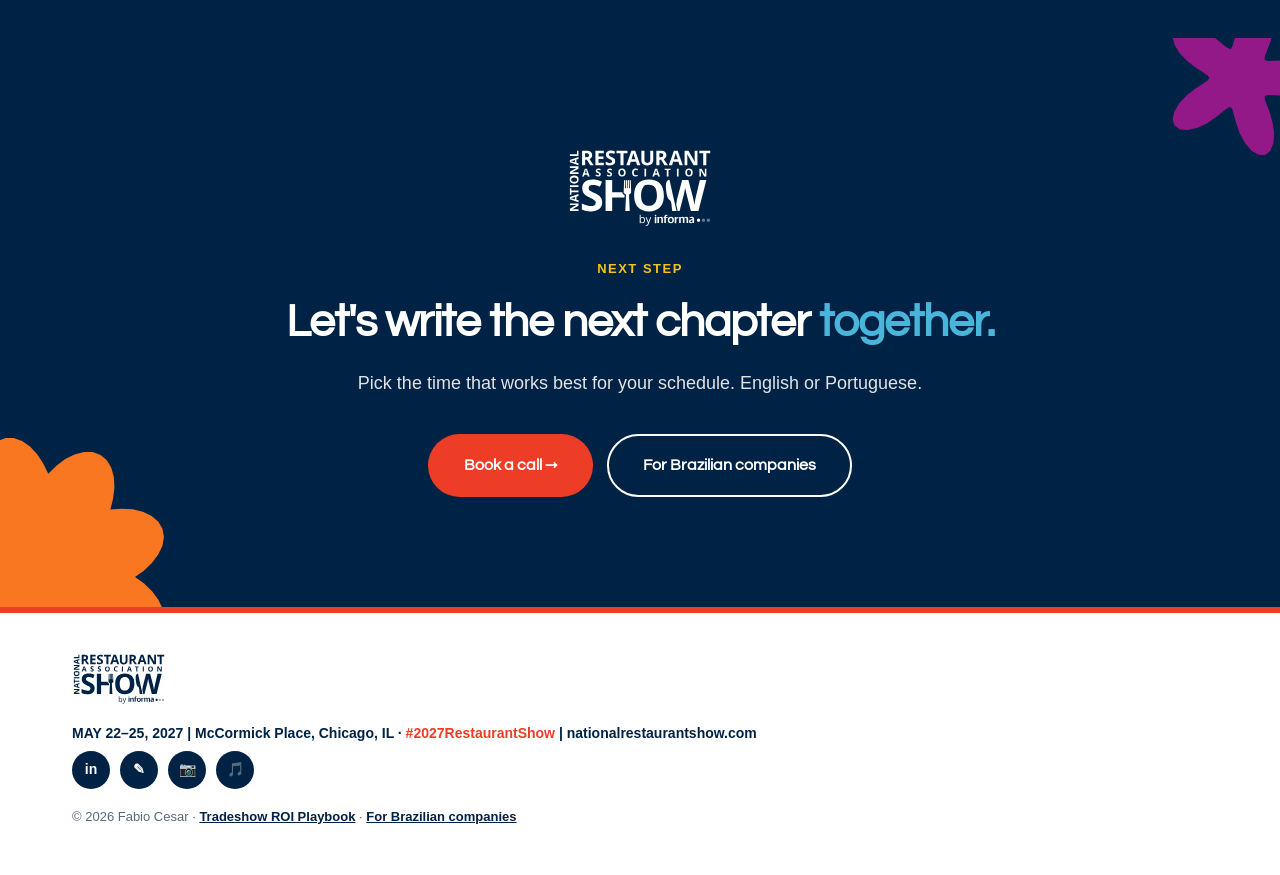
==== commit ea835ca0: "About: add Café Expresso (now Pavão Lanchonete e Pizzaria) photo and story Co-Authored-By: Claude Op" ====
--- a/about.html
+++ b/about.html
@@ -275,6 +275,10 @@
   .nav-links .btn { white-space:nowrap; }
   .sh-dream-a { width:120px; right:-60px; bottom:-60px; }
 }
+.cafe-banner { margin-top:56px; border-radius:24px; overflow:hidden; position:relative; box-shadow:0 16px 40px rgba(0,34,68,.15); }
+.cafe-banner img { width:100%; height:auto; display:block; }
+.cafe-banner figcaption { position:absolute; left:16px; bottom:16px; background:var(--yellow); color:var(--navy); font-family:var(--head); font-weight:700; font-size:14px; padding:8px 16px; border-radius:999px; }
+@media (max-width:768px){ .cafe-banner { margin-top:36px; } .cafe-banner img { height:160px; object-fit:cover; } .cafe-banner figcaption { font-size:11px; left:8px; right:8px; bottom:8px; text-align:center; } }
 </style>
 </head>
 <body>
@@ -337,10 +341,11 @@
         <span class="chapter-num">01</span>
         <span class="eyebrow"><span lang="en">Joinville, Brazil</span><span lang="pt">Joinville, Brasil</span></span>
         <h2><span lang="en">It started with a <span class="highlight">lanchonete.</span></span><span lang="pt">Tudo começou com uma <span class="highlight">lanchonete.</span></span></h2>
-        <p class="lead"><span lang="en">My dad and his father opened one of the first lanchonetes in Joinville. Foodservice has been in my family from the start.</span><span lang="pt">Meu pai e o pai dele abriram uma das primeiras lanchonetes de Joinville. O food service está na minha família desde o começo.</span></p>
+        <p class="lead"><span lang="en">In the 1990s, my dad and his father opened Café Expresso, one of the first lanchonetes in Joinville. It's still there today, now known as Pavão Lanchonete e Pizzaria. Foodservice has been in my family from the start.</span><span lang="pt">Nos anos 1990, meu pai e o pai dele abriram o Café Expresso, uma das primeiras lanchonetes de Joinville. Ele continua lá até hoje, agora como Pavão Lanchonete e Pizzaria. O food service está na minha família desde o começo.</span></p>
         <p class="lead"><span lang="en">But my dad always had his eye on America and the American dream.</span><span lang="pt">Mas meu pai sempre teve os olhos nos Estados Unidos e no sonho americano.</span></p>
       </div>
     </div>
+    <figure class="cafe-banner"><img src="img/about/cafe-expresso.jpg" alt="Café Expresso in Joinville, Brazil" loading="lazy" width="1052" height="261"><figcaption><span lang="en">Café Expresso, Joinville. Today: Pavão Lanchonete e Pizzaria.</span><span lang="pt">Café Expresso, Joinville. Hoje: Pavão Lanchonete e Pizzaria.</span></figcaption></figure>
   </div>
 </section>
 
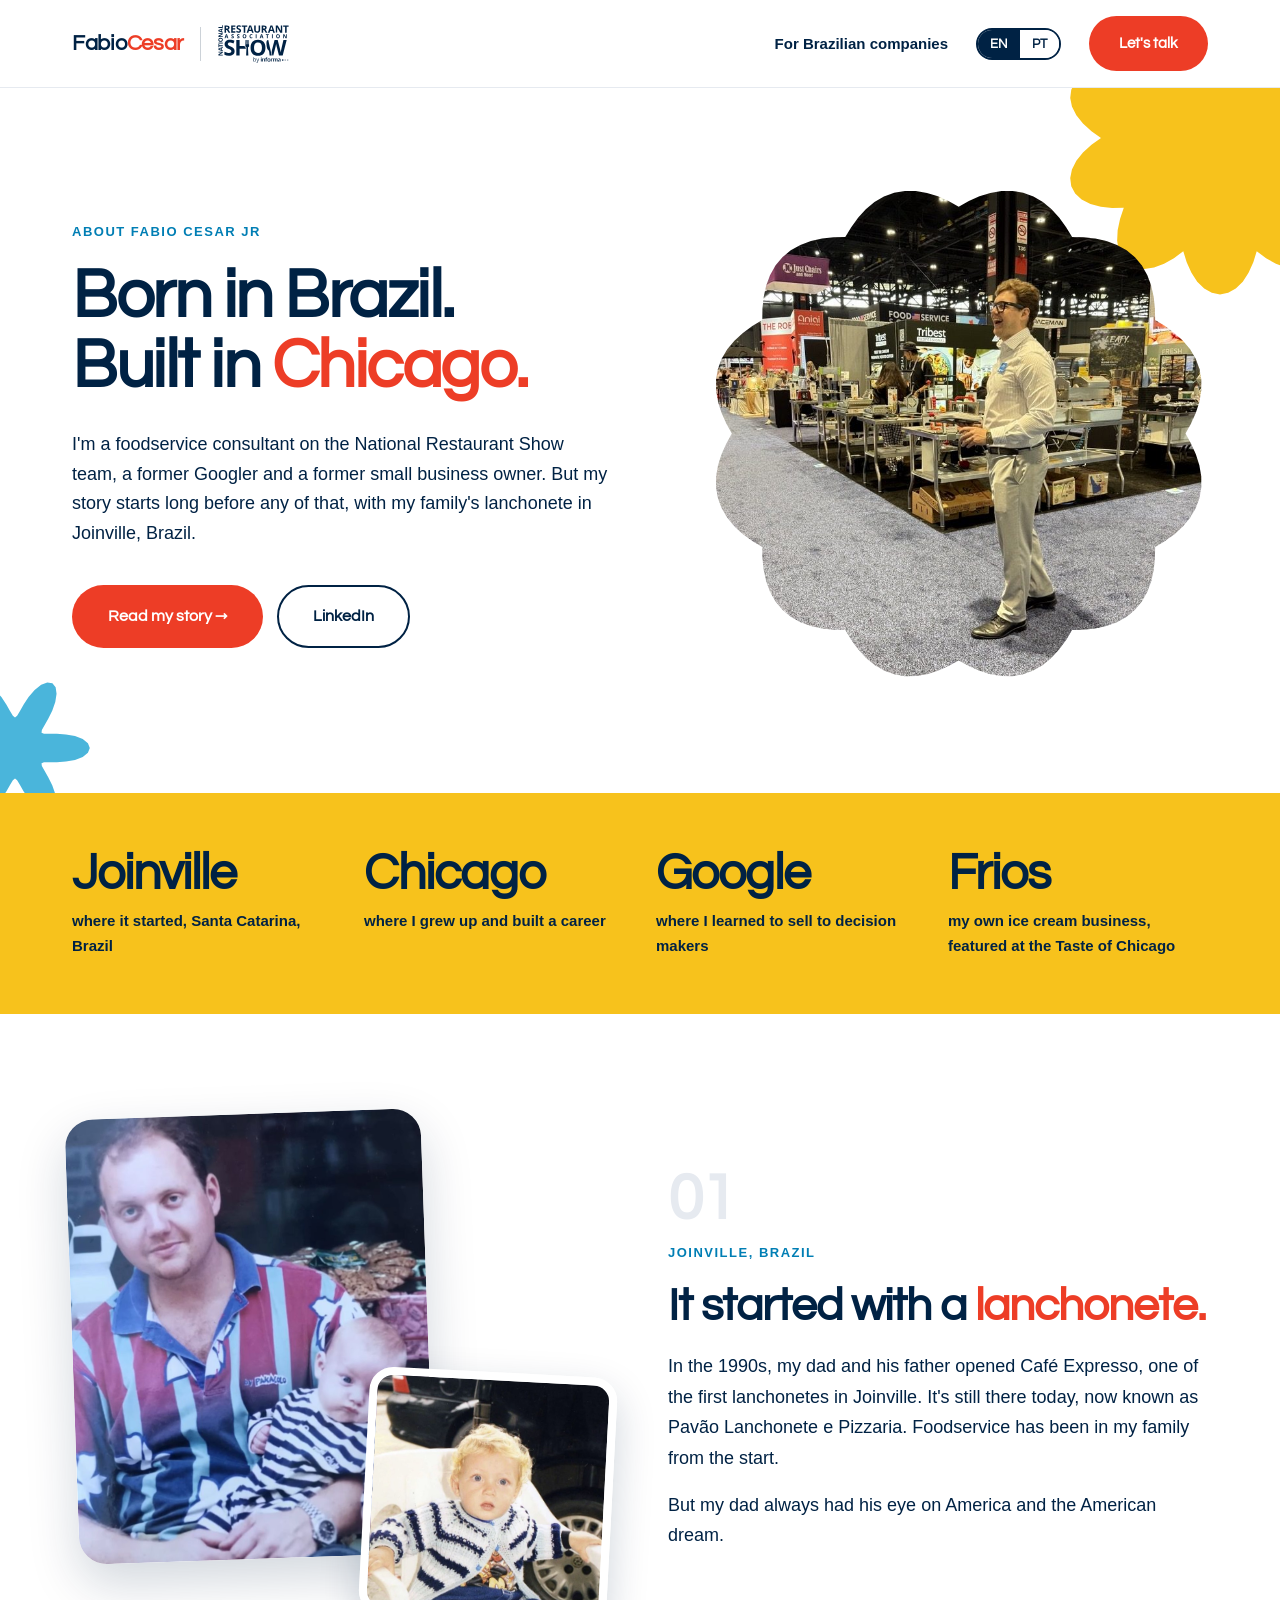
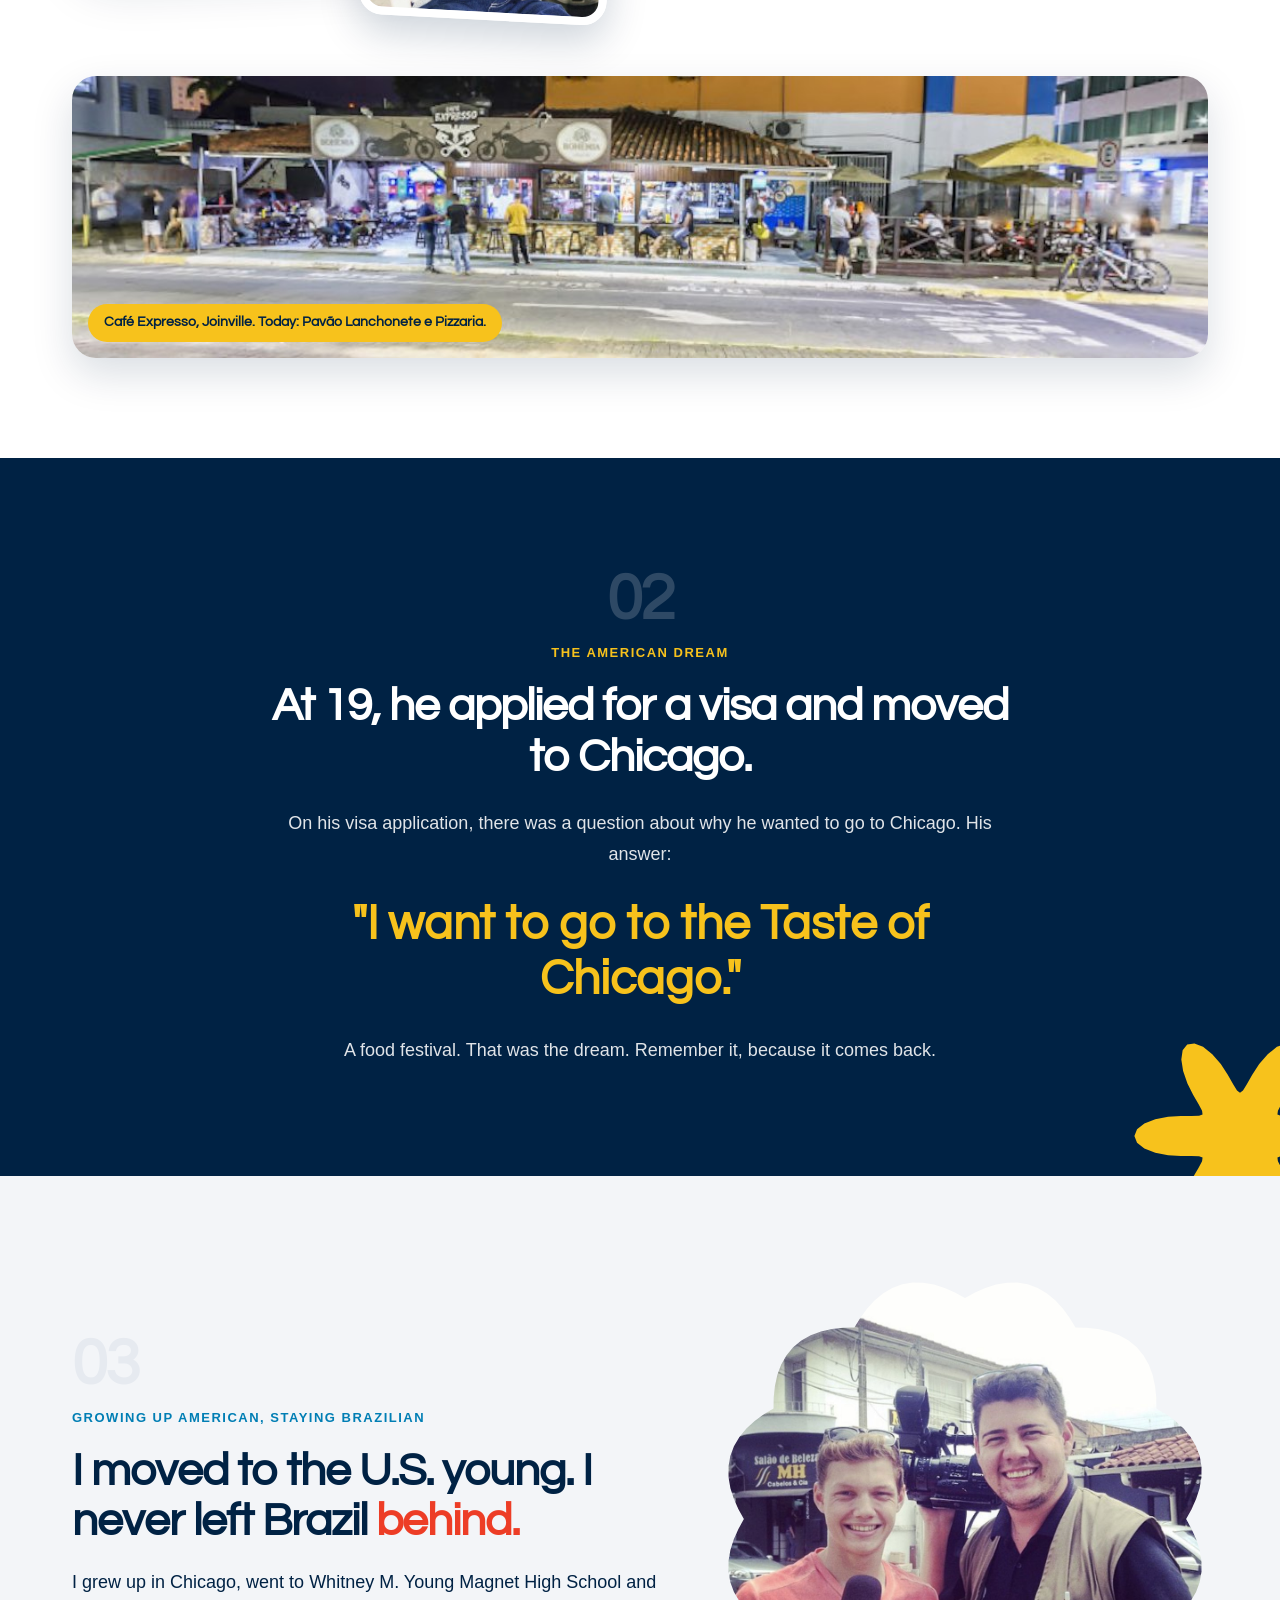
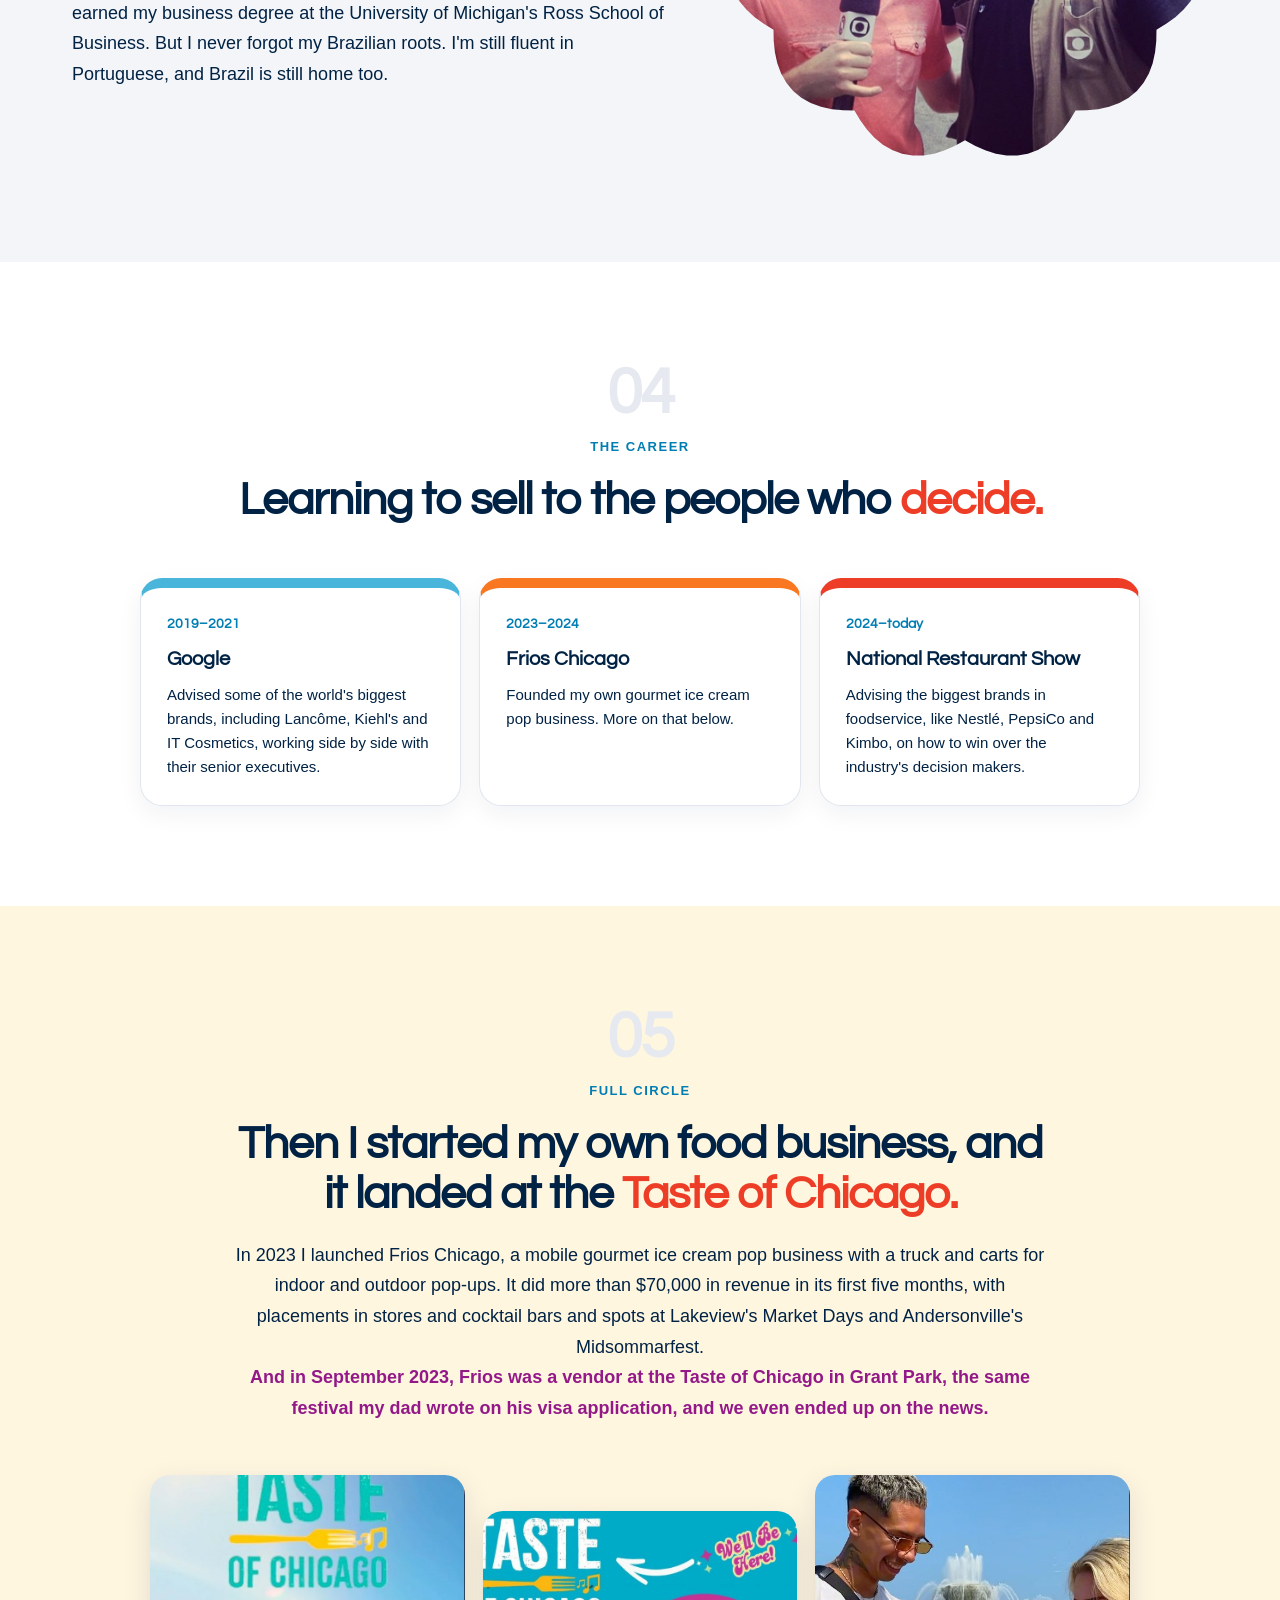
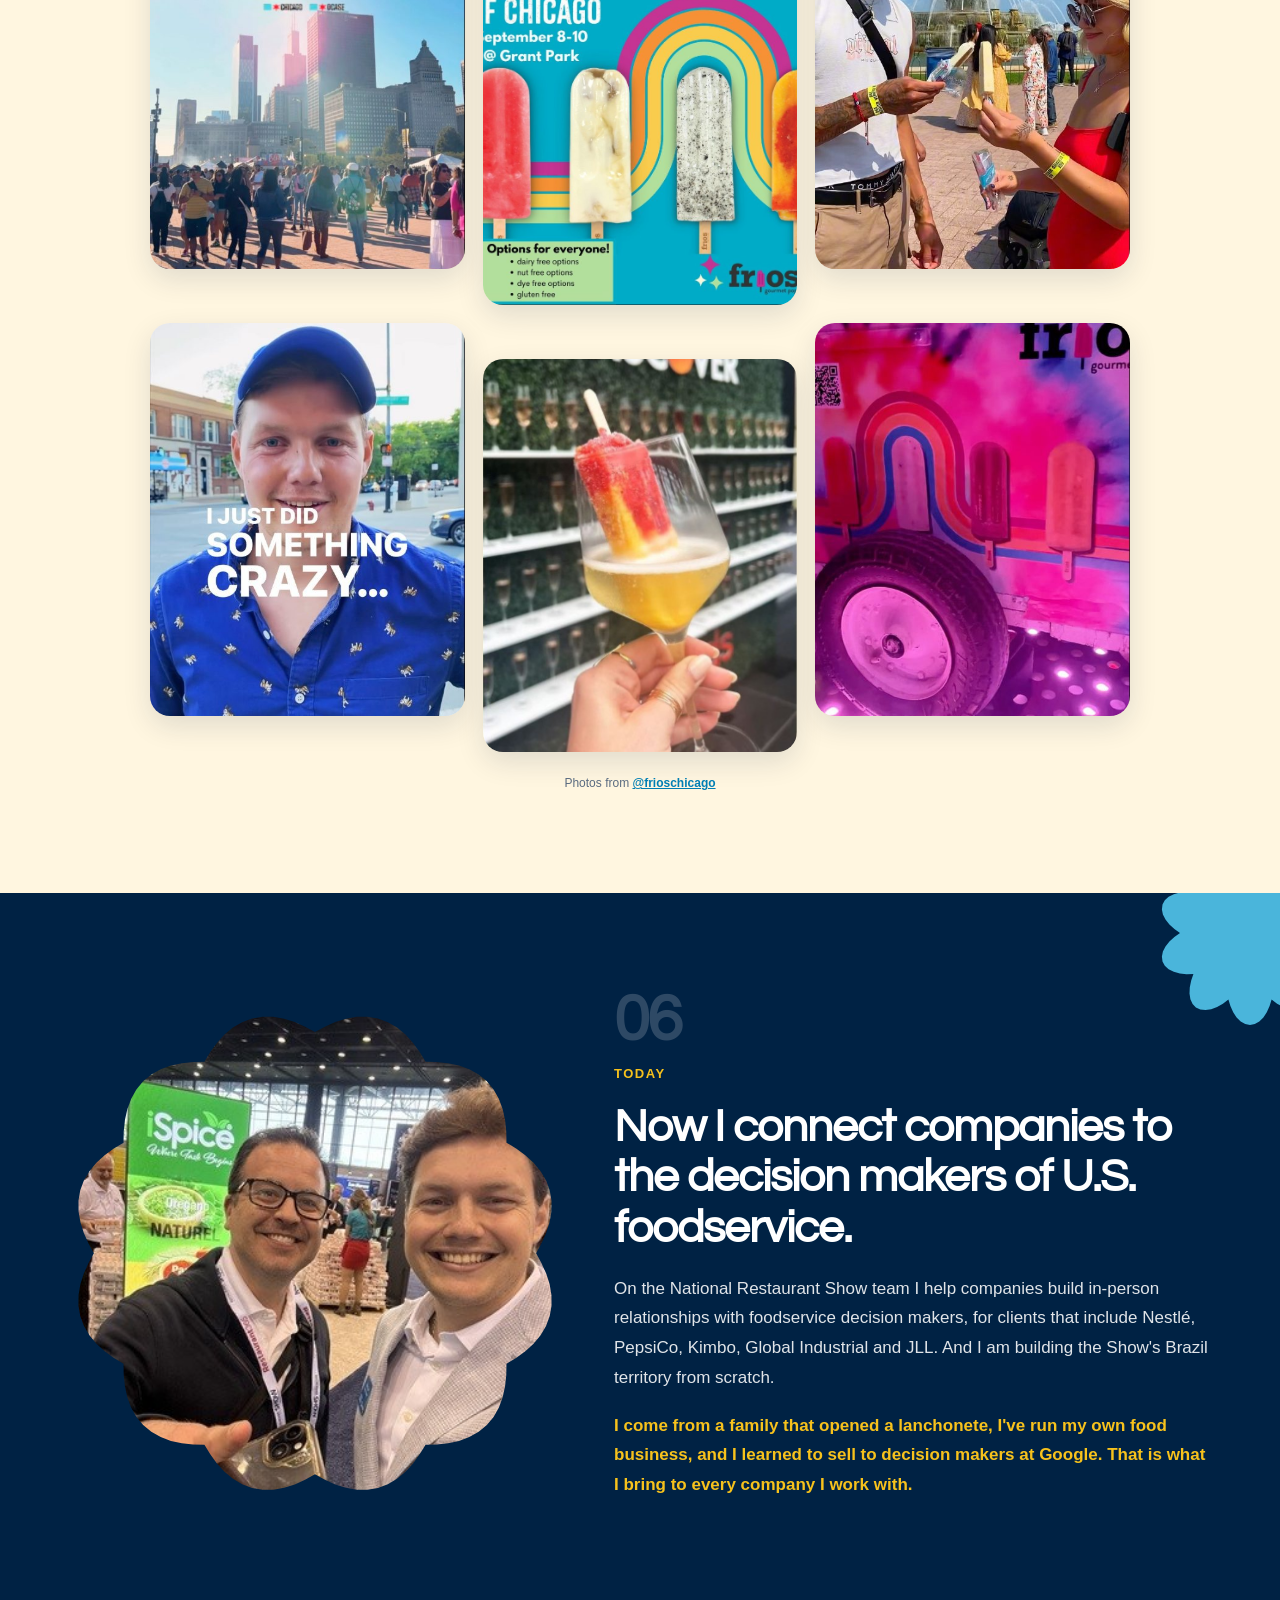
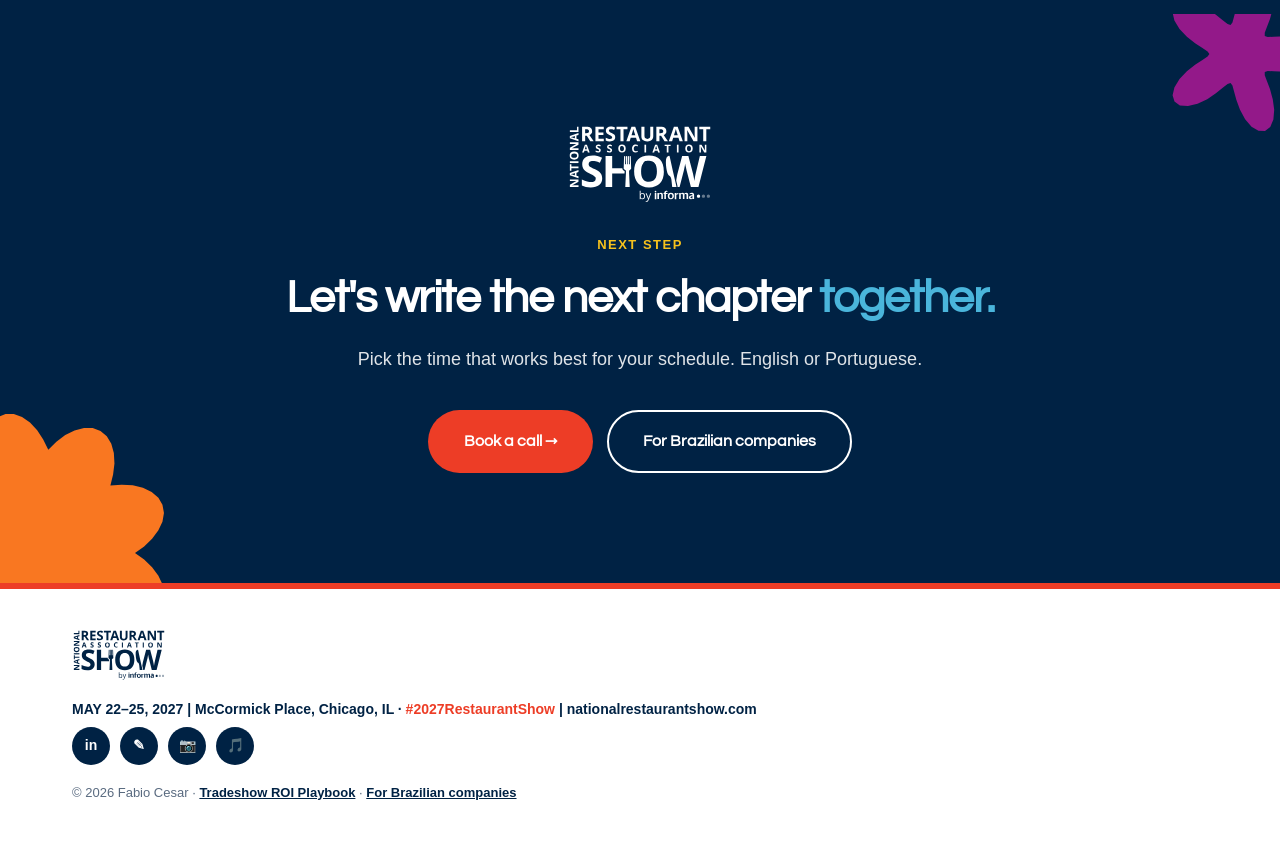
==== commit 8fe17129: "About: career timeline highlights Google, Frios and the Show; advisory framing Co-Authored-By: Claud" ====
--- a/about.html
+++ b/about.html
@@ -243,7 +243,7 @@
 .dream .lead { color:rgba(255,255,255,.88); }
 .dream blockquote { font-family:var(--head); font-weight:700; font-size:clamp(28px,4vw,48px); line-height:1.15; color:var(--yellow); margin:28px auto; max-width:760px; }
 .sh-dream-a { width:240px; right:-80px; bottom:-80px; }
-.timeline { display:grid; grid-template-columns:repeat(4,1fr); gap:18px; }
+.timeline { display:grid; grid-template-columns:repeat(3,1fr); gap:18px; max-width:1000px; margin:0 auto; }
 .tl-item { background:#fff; border:1px solid #E1E6EE; border-top:10px solid var(--c); border-radius:22px; padding:26px; box-shadow:0 8px 24px rgba(0,34,68,.06); }
 .tl-year { display:block; font-family:var(--head); font-weight:700; font-size:14px; color:var(--ocean); margin-bottom:8px; }
 .tl-item h3 { font-size:20px; font-weight:700; margin-bottom:8px; }
@@ -259,7 +259,7 @@
 .btn-ghost-light { color:#fff; border-color:#fff; background:transparent; }
 .btn-ghost-light:hover { background:#fff; color:var(--navy); }
 .cta-row { justify-content:center; }
-@media (max-width:1024px) { .timeline { grid-template-columns:1fr 1fr; } }
+
 @media (max-width:768px) {
   .split.reverse { grid-template-columns:1fr; }
   .split.reverse .split-photo { order:-1; }
@@ -383,10 +383,9 @@
       <h2><span lang="en">Learning to sell to the people who <span class="highlight">decide.</span></span><span lang="pt">Aprendendo a vender para quem <span class="highlight">decide.</span></span></h2>
     </div>
     <div class="timeline">
-      <div class="tl-item" style="--c:#4AB5DB"><span class="tl-year">2019–2021</span><h3>Google</h3><p><span lang="en">New business sales, then account manager for global beauty brands, building relationships with senior executives.</span><span lang="pt">Vendas de novos negócios e depois gerente de contas de marcas globais de beleza, construindo relacionamento com executivos seniores.</span></p></div>
-      <div class="tl-item" style="--c:#BAD64D"><span class="tl-year">2021–2023</span><h3>ContactOut · Numerator</h3><p><span lang="en">B2B sales, then consumer-insights account management for clients including P&amp;G Ventures.</span><span lang="pt">Vendas B2B e depois gestão de contas de inteligência de consumo, com clientes como a P&amp;G Ventures.</span></p></div>
+      <div class="tl-item" style="--c:#4AB5DB"><span class="tl-year">2019–2021</span><h3>Google</h3><p><span lang="en">Advised some of the world's biggest brands, including Lancôme, Kiehl's and IT Cosmetics, working side by side with their senior executives.</span><span lang="pt">Assessorei algumas das maiores marcas do mundo, como Lancôme, Kiehl's e IT Cosmetics, trabalhando lado a lado com seus executivos.</span></p></div>
       <div class="tl-item" style="--c:#F97721"><span class="tl-year">2023–2024</span><h3>Frios Chicago</h3><p><span lang="en">Founded my own gourmet ice cream pop business. More on that below.</span><span lang="pt">Fundei meu próprio negócio de picolés gourmet. Mais sobre isso abaixo.</span></p></div>
-      <div class="tl-item" style="--c:#ED3D26"><span class="tl-year"><span lang="en">2024–today</span><span lang="pt">2024–hoje</span></span><h3>National Restaurant Show</h3><p><span lang="en">Consultant, first in business development and now as National Account Manager.</span><span lang="pt">Consultor, primeiro em desenvolvimento de negócios e hoje como National Account Manager.</span></p></div>
+      <div class="tl-item" style="--c:#ED3D26"><span class="tl-year"><span lang="en">2024–today</span><span lang="pt">2024–hoje</span></span><h3>National Restaurant Show</h3><p><span lang="en">Advising the biggest brands in foodservice, like Nestlé, PepsiCo and Kimbo, on how to win over the industry's decision makers.</span><span lang="pt">Assessoro as maiores marcas do food service, como Nestlé, PepsiCo e Kimbo, a conquistar quem decide no setor.</span></p></div>
     </div>
   </div>
 </section>
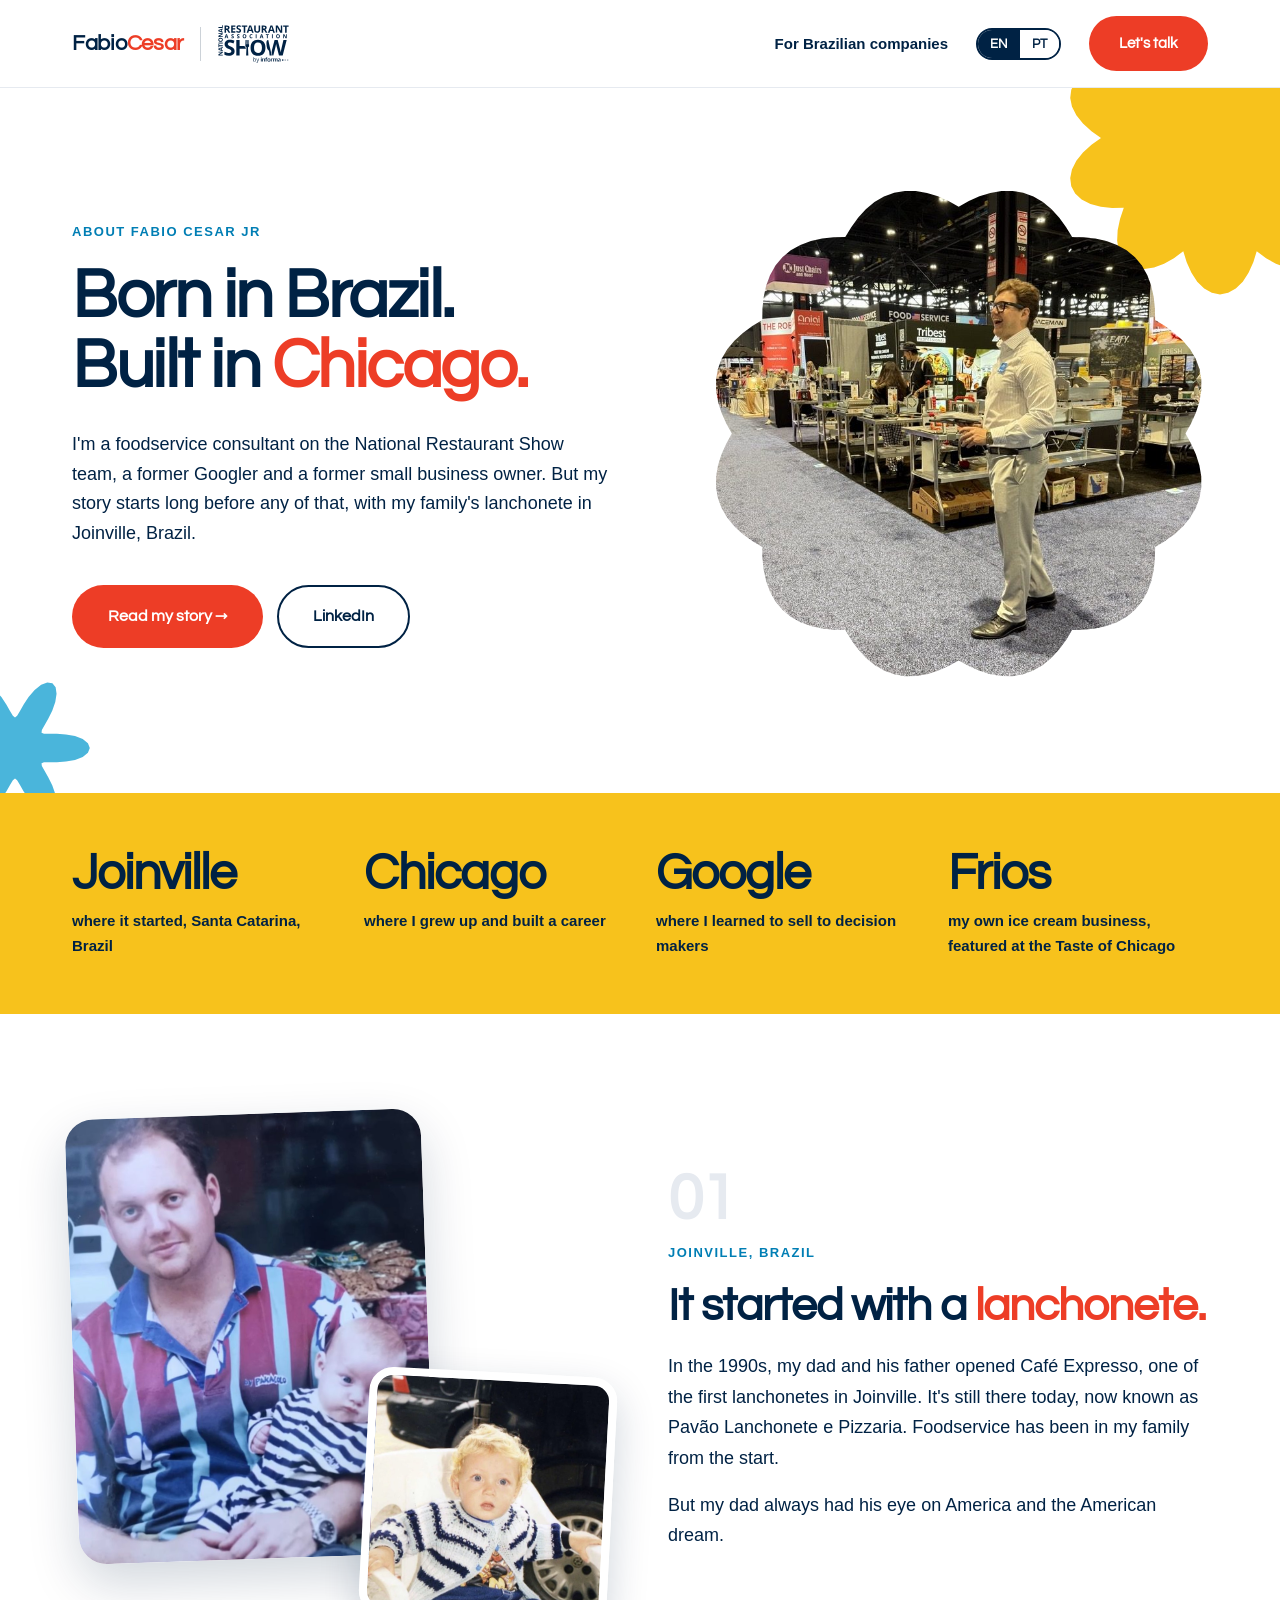
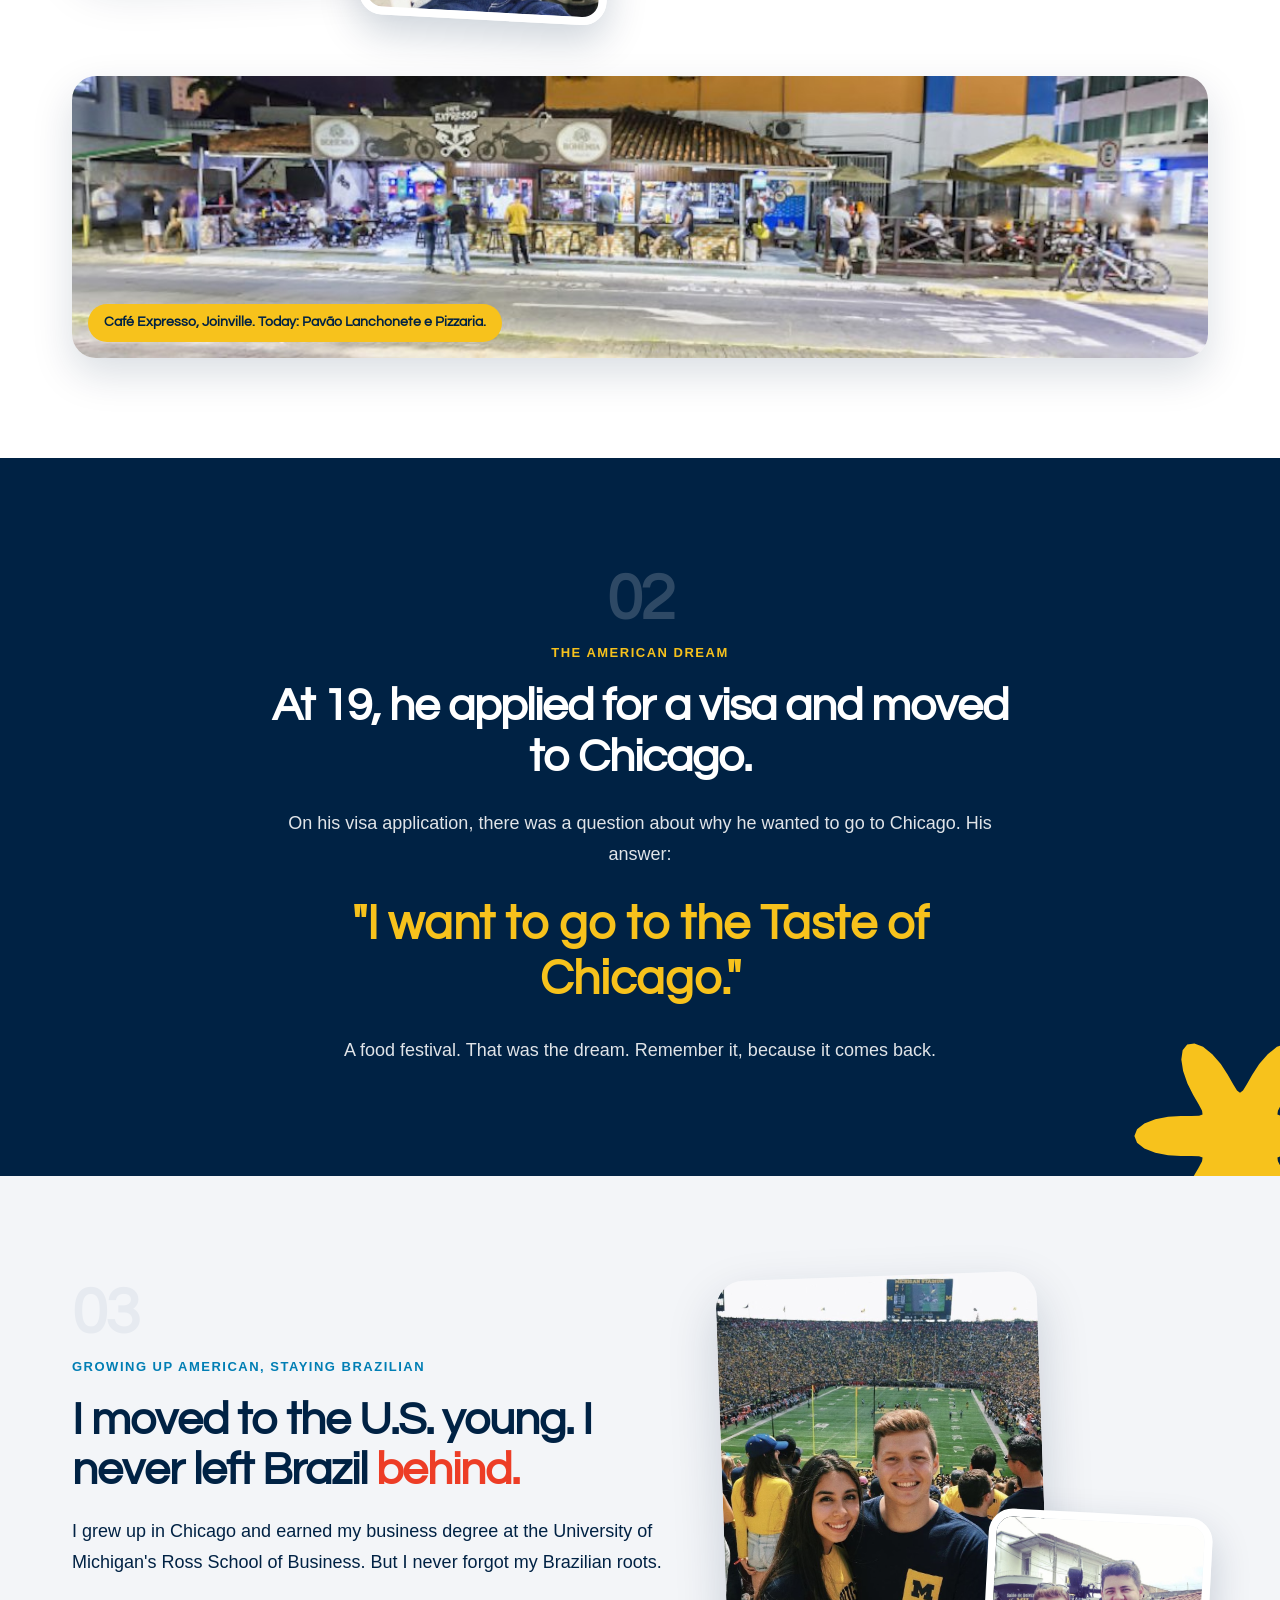
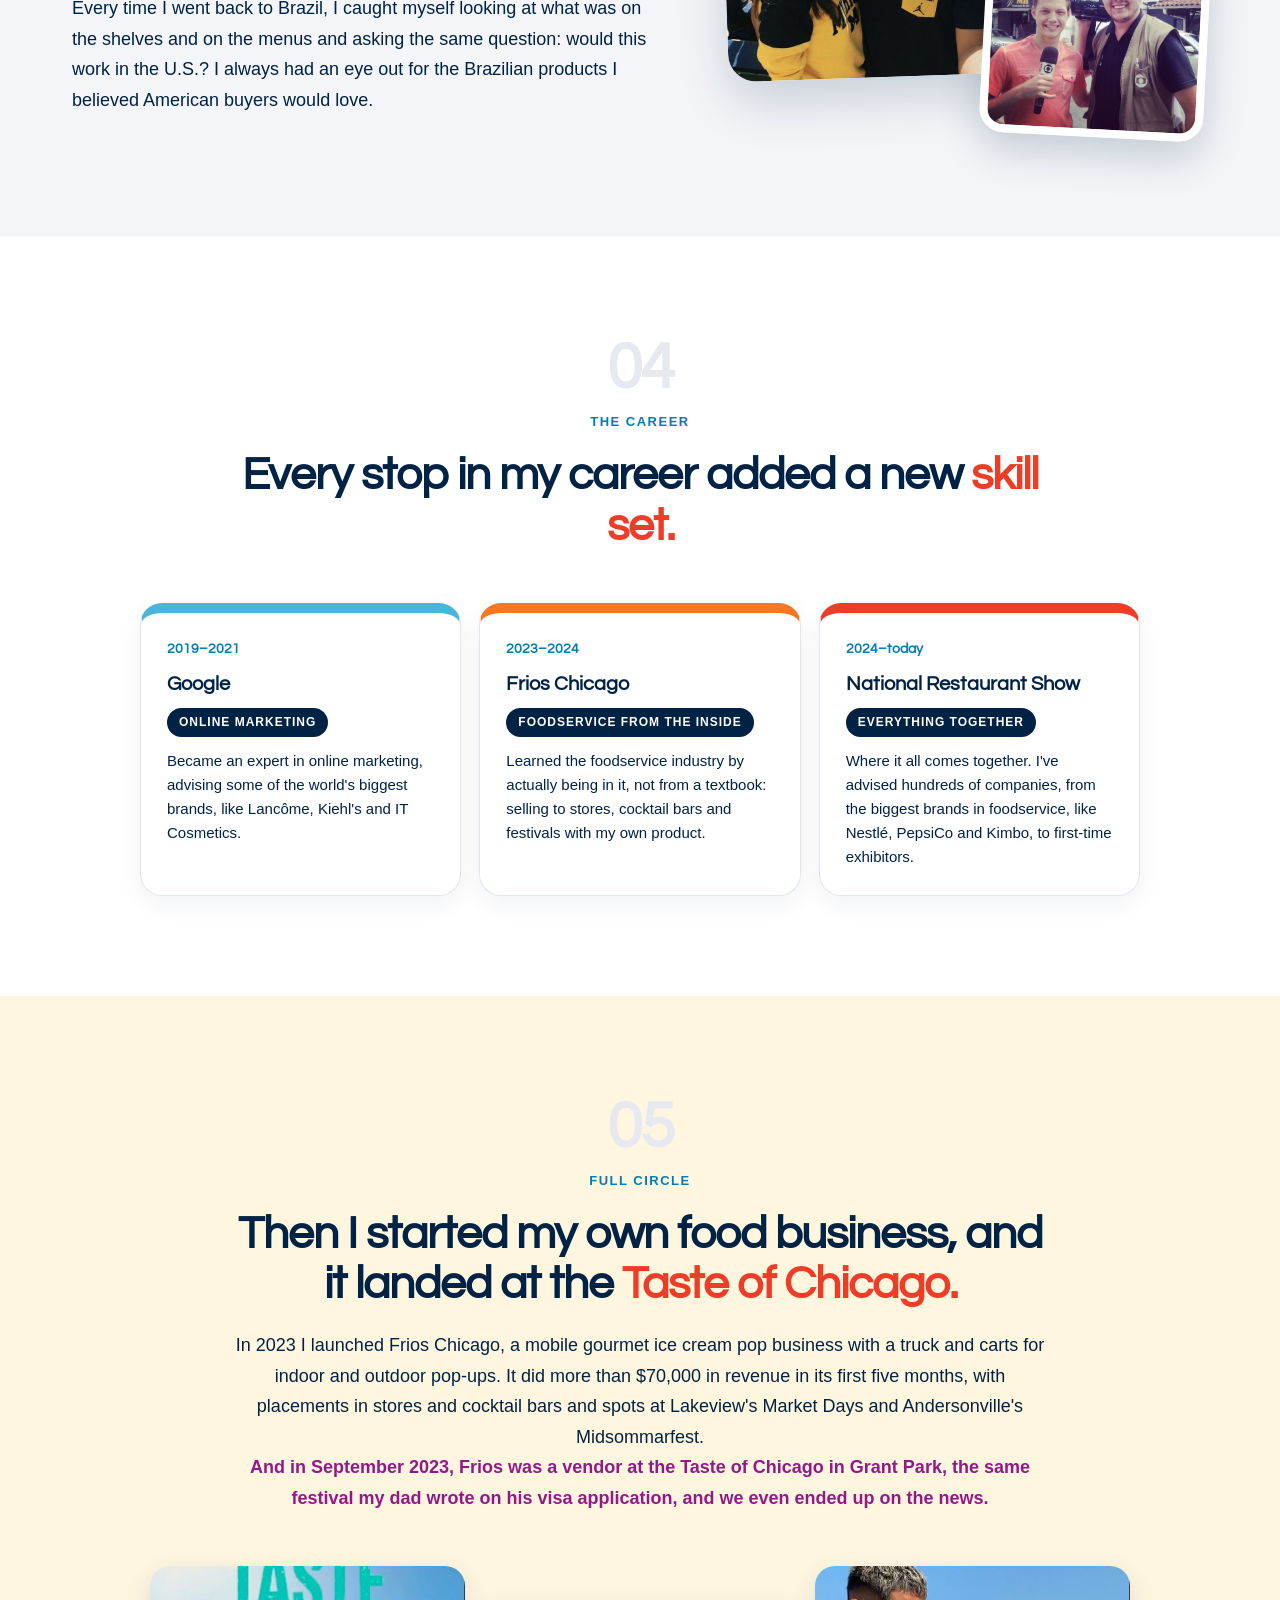
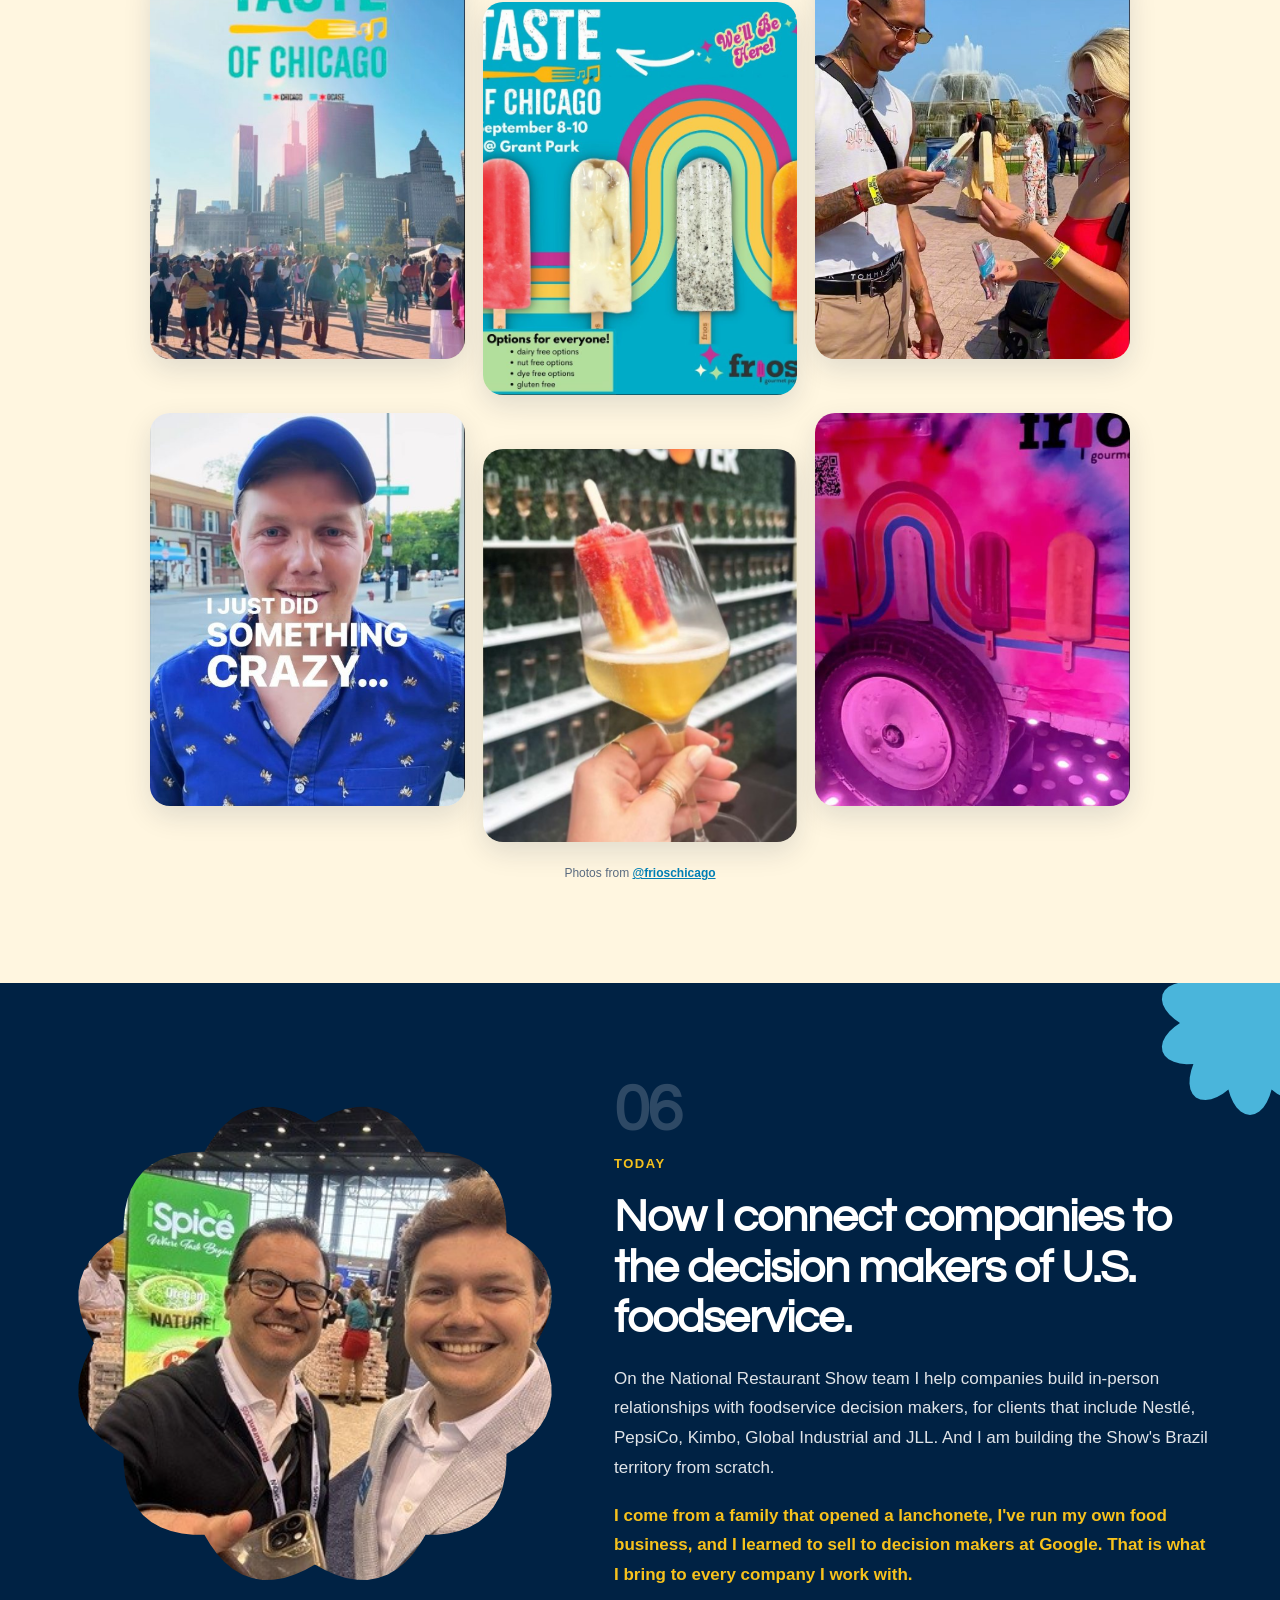
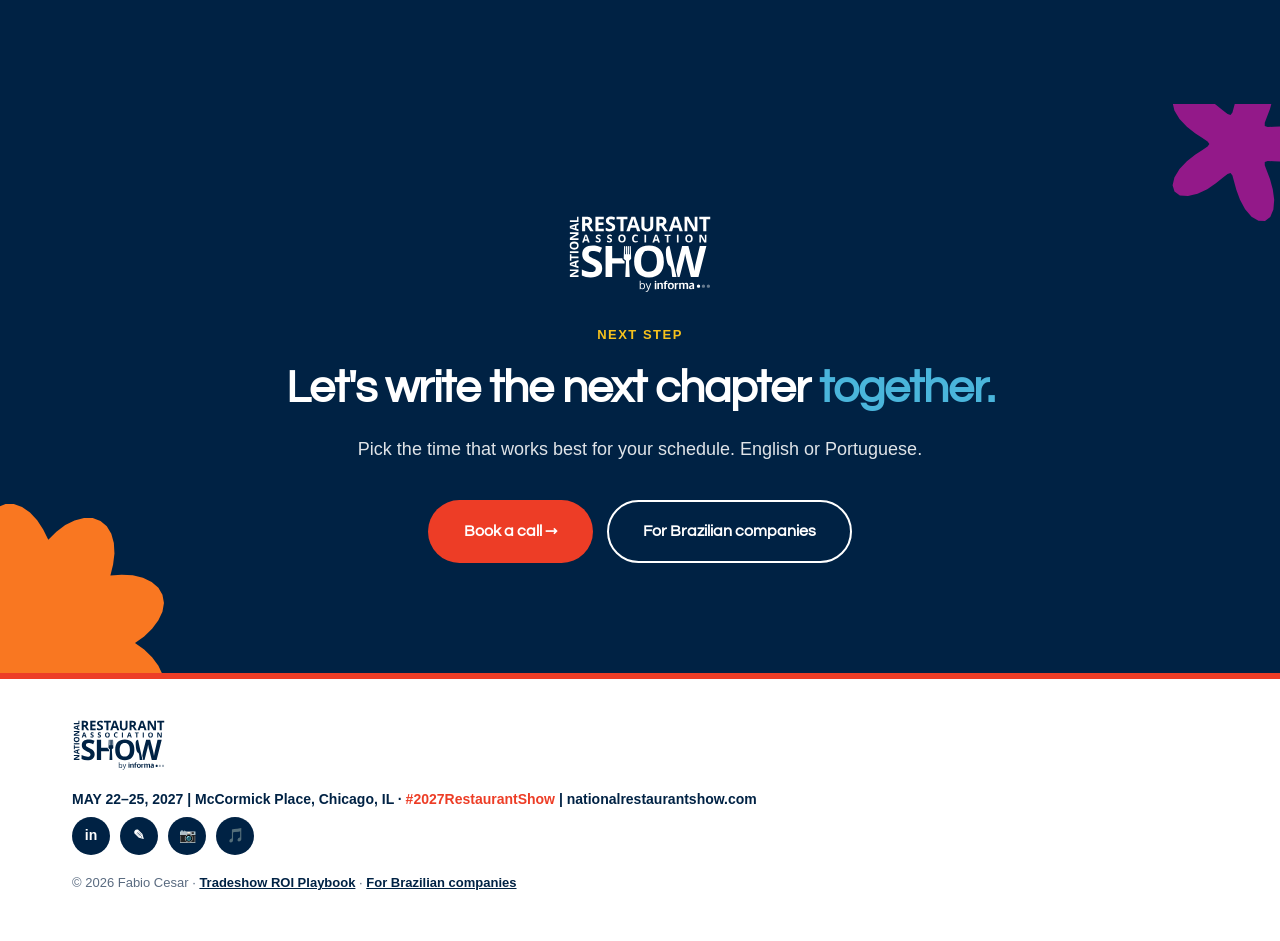
==== commit df36f086: "About: Michigan photo, Brazil-to-US product eye, career skill-set framing; drop high school Co-Autho" ====
--- a/about.html
+++ b/about.html
@@ -248,6 +248,7 @@
 .tl-year { display:block; font-family:var(--head); font-weight:700; font-size:14px; color:var(--ocean); margin-bottom:8px; }
 .tl-item h3 { font-size:20px; font-weight:700; margin-bottom:8px; }
 .tl-item p { font-size:15px; line-height:1.6; }
+.tl-skill { display:inline-block; margin:0 0 12px; font-size:12px; font-weight:700; letter-spacing:1px; text-transform:uppercase; color:#fff; background:var(--navy); border-radius:999px; padding:5px 12px; }
 .frios { background:#FFF6E0; }
 .frios .lead strong { color:var(--purple); }
 .gallery { display:grid; grid-template-columns:repeat(3,1fr); gap:18px; align-items:start; max-width:980px; margin:0 auto; }
@@ -368,9 +369,13 @@
         <span class="chapter-num">03</span>
         <span class="eyebrow"><span lang="en">Growing up American, staying Brazilian</span><span lang="pt">Crescendo americano, continuando brasileiro</span></span>
         <h2><span lang="en">I moved to the U.S. young. I never left Brazil <span class="highlight">behind.</span></span><span lang="pt">Me mudei para os EUA ainda jovem. Nunca deixei o Brasil <span class="highlight">para trás.</span></span></h2>
-        <p class="lead"><span lang="en">I grew up in Chicago, went to Whitney M. Young Magnet High School and earned my business degree at the University of Michigan's Ross School of Business. But I never forgot my Brazilian roots. I'm still fluent in Portuguese, and Brazil is still home too.</span><span lang="pt">Cresci em Chicago, estudei na Whitney M. Young Magnet High School e me formei em Administração na Ross School of Business da University of Michigan. Mas nunca esqueci minhas raízes brasileiras. Continuo fluente em português, e o Brasil continua sendo a minha casa também.</span></p>
-      </div>
-      <div class="split-photo round"><img src="img/about/brazil-reporting.jpg" alt="Fabio in Brazil with a TV news crew" loading="lazy" width="1100" height="1093"></div>
+        <p class="lead"><span lang="en">I grew up in Chicago and earned my business degree at the University of Michigan's Ross School of Business. But I never forgot my Brazilian roots.</span><span lang="pt">Cresci em Chicago e me formei em Administração na Ross School of Business da University of Michigan. Mas nunca esqueci minhas raízes brasileiras.</span></p>
+        <p class="lead"><span lang="en">Every time I went back to Brazil, I caught myself looking at what was on the shelves and on the menus and asking the same question: would this work in the U.S.? I always had an eye out for the Brazilian products I believed American buyers would love.</span><span lang="pt">Toda vez que eu voltava ao Brasil, me pegava olhando as prateleiras e os cardápios e fazendo a mesma pergunta: isso funcionaria nos EUA? Eu sempre estava de olho nos produtos brasileiros que eu acreditava que o comprador americano ia adorar.</span></p>
+      </div>
+      <div class="photo-stack">
+        <div class="stack-main"><img src="img/about/michigan.jpg" alt="Fabio and his wife at a University of Michigan football game" loading="lazy" width="1000" height="1109" style="object-position:50% 45%"></div>
+        <div class="stack-small"><img src="img/about/brazil-reporting.jpg" alt="Fabio in Brazil with a TV news crew" loading="lazy" width="1100" height="1093"></div>
+      </div>
     </div>
   </div>
 </section>
@@ -380,12 +385,12 @@
     <div class="center-head">
       <span class="chapter-num">04</span>
       <span class="eyebrow"><span lang="en">The career</span><span lang="pt">A carreira</span></span>
-      <h2><span lang="en">Learning to sell to the people who <span class="highlight">decide.</span></span><span lang="pt">Aprendendo a vender para quem <span class="highlight">decide.</span></span></h2>
+      <h2><span lang="en">Every stop in my career added a new <span class="highlight">skill set.</span></span><span lang="pt">Cada etapa da minha carreira somou uma nova <span class="highlight">competência.</span></span></h2>
     </div>
     <div class="timeline">
-      <div class="tl-item" style="--c:#4AB5DB"><span class="tl-year">2019–2021</span><h3>Google</h3><p><span lang="en">Advised some of the world's biggest brands, including Lancôme, Kiehl's and IT Cosmetics, working side by side with their senior executives.</span><span lang="pt">Assessorei algumas das maiores marcas do mundo, como Lancôme, Kiehl's e IT Cosmetics, trabalhando lado a lado com seus executivos.</span></p></div>
-      <div class="tl-item" style="--c:#F97721"><span class="tl-year">2023–2024</span><h3>Frios Chicago</h3><p><span lang="en">Founded my own gourmet ice cream pop business. More on that below.</span><span lang="pt">Fundei meu próprio negócio de picolés gourmet. Mais sobre isso abaixo.</span></p></div>
-      <div class="tl-item" style="--c:#ED3D26"><span class="tl-year"><span lang="en">2024–today</span><span lang="pt">2024–hoje</span></span><h3>National Restaurant Show</h3><p><span lang="en">Advising the biggest brands in foodservice, like Nestlé, PepsiCo and Kimbo, on how to win over the industry's decision makers.</span><span lang="pt">Assessoro as maiores marcas do food service, como Nestlé, PepsiCo e Kimbo, a conquistar quem decide no setor.</span></p></div>
+      <div class="tl-item" style="--c:#4AB5DB"><span class="tl-year">2019–2021</span><h3>Google</h3><span class="tl-skill"><span lang="en">Online marketing</span><span lang="pt">Marketing digital</span></span><p><span lang="en">Became an expert in online marketing, advising some of the world's biggest brands, like Lancôme, Kiehl's and IT Cosmetics.</span><span lang="pt">Me tornei especialista em marketing digital, assessorando algumas das maiores marcas do mundo, como Lancôme, Kiehl's e IT Cosmetics.</span></p></div>
+      <div class="tl-item" style="--c:#F97721"><span class="tl-year">2023–2024</span><h3>Frios Chicago</h3><span class="tl-skill"><span lang="en">Foodservice from the inside</span><span lang="pt">Food service na prática</span></span><p><span lang="en">Learned the foodservice industry by actually being in it, not from a textbook: selling to stores, cocktail bars and festivals with my own product.</span><span lang="pt">Aprendi o food service vivendo o dia a dia do setor, e não nos livros: vendendo meu próprio produto para lojas, bares e festivais.</span></p></div>
+      <div class="tl-item" style="--c:#ED3D26"><span class="tl-year"><span lang="en">2024–today</span><span lang="pt">2024–hoje</span></span><h3>National Restaurant Show</h3><span class="tl-skill"><span lang="en">Everything together</span><span lang="pt">Tudo junto</span></span><p><span lang="en">Where it all comes together. I've advised hundreds of companies, from the biggest brands in foodservice, like Nestlé, PepsiCo and Kimbo, to first-time exhibitors.</span><span lang="pt">Onde tudo se junta. Já assessorei centenas de empresas, das maiores marcas do food service, como Nestlé, PepsiCo e Kimbo, a quem expõe pela primeira vez.</span></p></div>
     </div>
   </div>
 </section>
